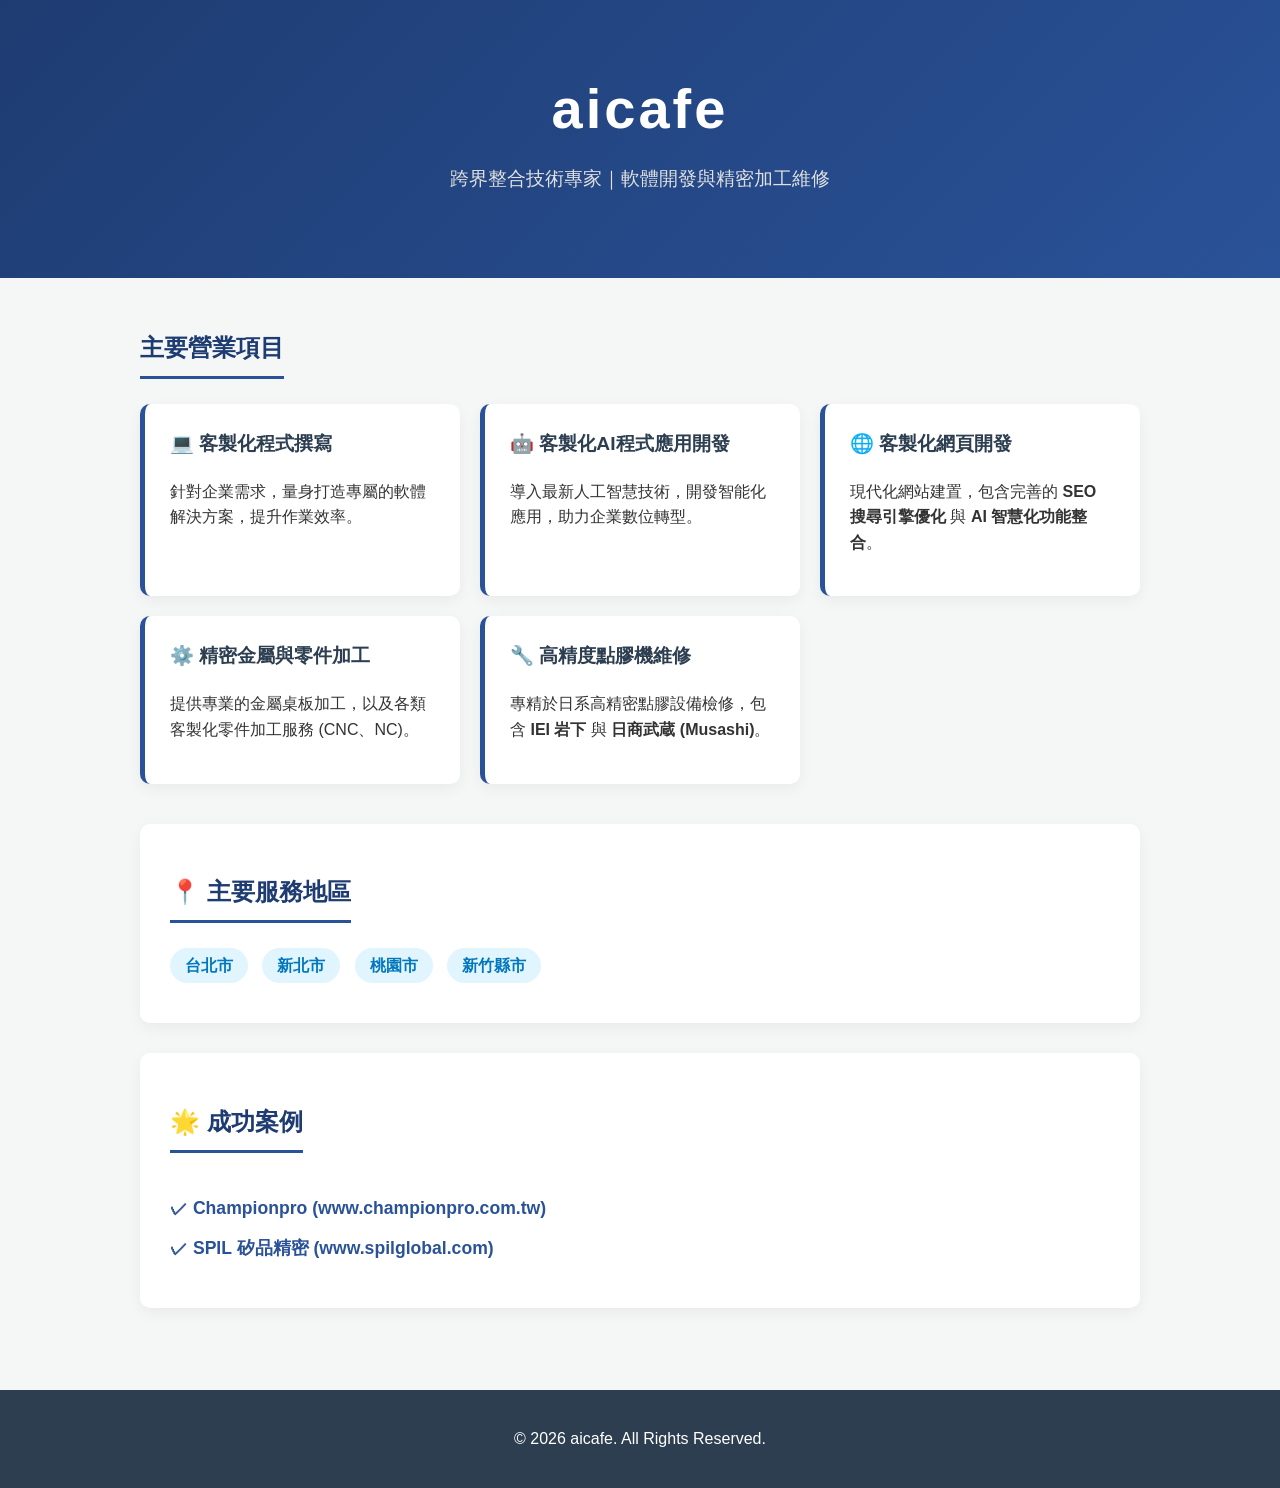
==== index.html @ 979f4bc1 "Add files via upload" ====
<!DOCTYPE html>
<html lang="zh-TW">
<head>
    <meta charset="UTF-8">
    <meta name="viewport" content="width=device-width, initial-scale=1.0">
    <title>aicafe - 專業客製化開發與精密加工</title>
    <style>
        /* 基礎設定 */
        body {
            font-family: 'Helvetica Neue', Helvetica, Arial, '微軟正黑體', sans-serif;
            margin: 0;
            padding: 0;
            background-color: #f4f7f6;
            color: #333;
            line-height: 1.6;
        }
        
        /* 頂部橫幅 */
        header {
            background: linear-gradient(135deg, #1e3c72 0%, #2a5298 100%);
            color: white;
            text-align: center;
            padding: 4rem 1rem;
        }
        header h1 {
            margin: 0;
            font-size: 3.5rem;
            letter-spacing: 3px;
        }
        header p {
            font-size: 1.2rem;
            margin-top: 10px;
            color: #e0e0e0;
        }

        /* 內容容器 */
        .container {
            max-width: 1000px;
            margin: 0 auto;
            padding: 2rem;
        }

        /* 標題樣式 */
        h2 {
            color: #1e3c72;
            border-bottom: 3px solid #2a5298;
            padding-bottom: 8px;
            margin-bottom: 25px;
            display: inline-block;
        }

        /* 服務項目網格 */
        .services-grid {
            display: grid;
            grid-template-columns: repeat(auto-fit, minmax(300px, 1fr));
            gap: 20px;
            margin-bottom: 40px;
        }
        .service-card {
            background: white;
            padding: 25px;
            border-radius: 10px;
            box-shadow: 0 5px 15px rgba(0,0,0,0.05);
            transition: transform 0.3s ease, box-shadow 0.3s ease;
            border-left: 5px solid #2a5298;
        }
        .service-card:hover {
            transform: translateY(-5px);
            box-shadow: 0 8px 25px rgba(0,0,0,0.1);
        }
        .service-card h3 {
            margin-top: 0;
            color: #2c3e50;
            font-size: 1.2rem;
        }

        /* 資訊區塊 (服務地區 & 成功案例) */
        .info-section {
            background: white;
            padding: 30px;
            border-radius: 10px;
            box-shadow: 0 5px 15px rgba(0,0,0,0.05);
            margin-bottom: 30px;
        }
        .info-section ul {
            list-style-type: none;
            padding: 0;
        }
        .info-section li {
            margin-bottom: 12px;
            font-size: 1.1rem;
        }
        .info-section li::before {
            content: "✓ ";
            color: #2a5298;
            font-weight: bold;
        }
        a {
            color: #2a5298;
            text-decoration: none;
            font-weight: bold;
        }
        a:hover {
            text-decoration: underline;
        }
        .tag {
            display: inline-block;
            background: #e1f5fe;
            color: #0277bd;
            padding: 5px 15px;
            border-radius: 20px;
            margin-right: 10px;
            margin-bottom: 10px;
            font-weight: bold;
        }

        /* 底部版權 */
        footer {
            text-align: center;
            padding: 20px;
            background: #2c3e50;
            color: white;
            margin-top: 20px;
        }

        /* 手機版適應 */
        @media (max-width: 600px) {
            header h1 { font-size: 2.5rem; }
            .container { padding: 1rem; }
        }
    </style>
</head>
<body>

    <header>
        <h1>aicafe</h1>
        <p>跨界整合技術專家｜軟體開發與精密加工維修</p>
    </header>

    <div class="container">
        
        <section>
            <h2>主要營業項目</h2>
            <div class="services-grid">
                <div class="service-card">
                    <h3>💻 客製化程式撰寫</h3>
                    <p>針對企業需求，量身打造專屬的軟體解決方案，提升作業效率。</p>
                </div>
                <div class="service-card">
                    <h3>🤖 客製化AI程式應用開發</h3>
                    <p>導入最新人工智慧技術，開發智能化應用，助力企業數位轉型。</p>
                </div>
                <div class="service-card">
                    <h3>🌐 客製化網頁開發</h3>
                    <p>現代化網站建置，包含完善的 <strong>SEO 搜尋引擎優化</strong> 與 <strong>AI 智慧化功能整合</strong>。</p>
                </div>
                <div class="service-card">
                    <h3>⚙️ 精密金屬與零件加工</h3>
                    <p>提供專業的金屬桌板加工，以及各類客製化零件加工服務 (CNC、NC)。</p>
                </div>
                <div class="service-card">
                    <h3>🔧 高精度點膠機維修</h3>
                    <p>專精於日系高精密點膠設備檢修，包含 <strong>IEI 岩下</strong> 與 <strong>日商武蔵 (Musashi)</strong>。</p>
                </div>
            </div>
        </section>

        <section class="info-section">
            <h2>📍 主要服務地區</h2>
            <div>
                <span class="tag">台北市</span>
                <span class="tag">新北市</span>
                <span class="tag">桃園市</span>
                <span class="tag">新竹縣市</span>
            </div>
        </section>

        <section class="info-section">
            <h2>🌟 成功案例</h2>
            <ul>
                <li><a href="http://www.championpro.com.tw" target="_blank" rel="noopener noreferrer">Championpro (www.championpro.com.tw)</a></li>
                <li><a href="https://www.spilglobal.com/zh-TW/" target="_blank" rel="noopener noreferrer">SPIL 矽品精密 (www.spilglobal.com)</a></li>
            </ul>
        </section>

    </div>

    <footer>
        <p>&copy; 2026 aicafe. All Rights Reserved.</p>
    </footer>

</body>
</html>
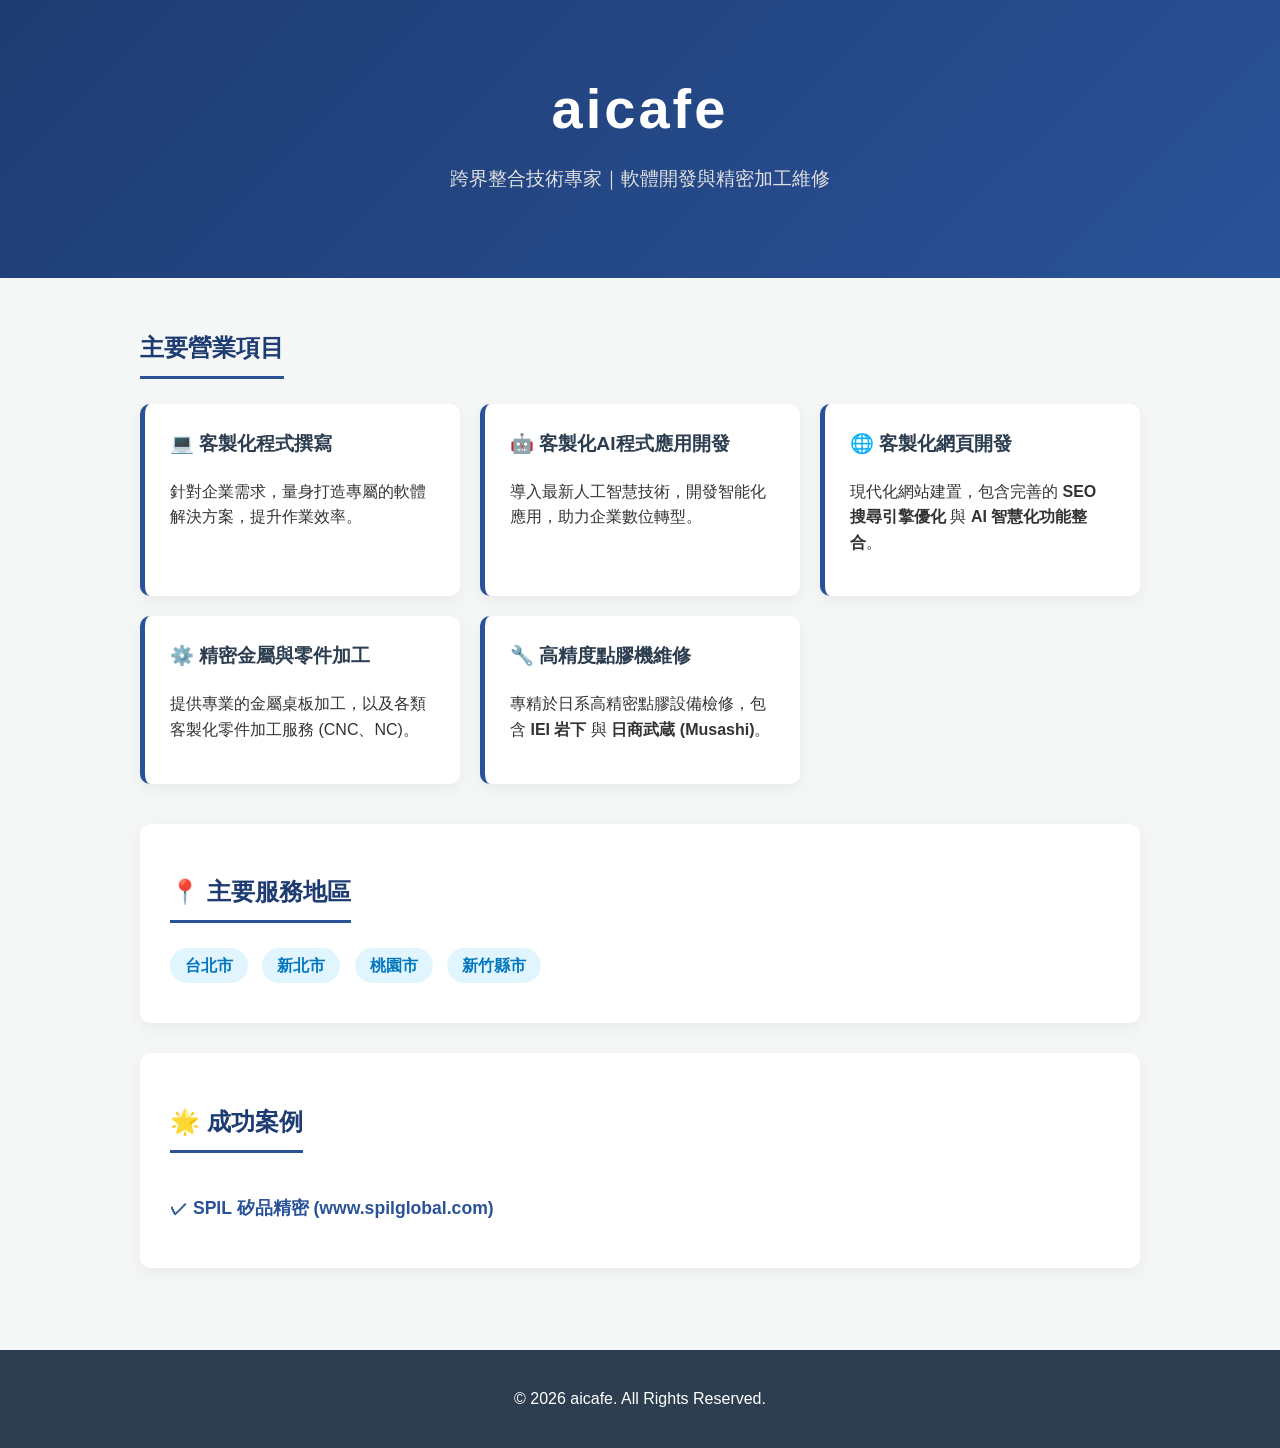
==== commit 6456e9ed: "Update index.html" ====
--- a/index.html
+++ b/index.html
@@ -178,7 +178,6 @@
         <section class="info-section">
             <h2>🌟 成功案例</h2>
             <ul>
-                <li><a href="http://www.championpro.com.tw" target="_blank" rel="noopener noreferrer">Championpro (www.championpro.com.tw)</a></li>
                 <li><a href="https://www.spilglobal.com/zh-TW/" target="_blank" rel="noopener noreferrer">SPIL 矽品精密 (www.spilglobal.com)</a></li>
             </ul>
         </section>
@@ -190,4 +189,4 @@
     </footer>
 
 </body>
-</html>+</html>
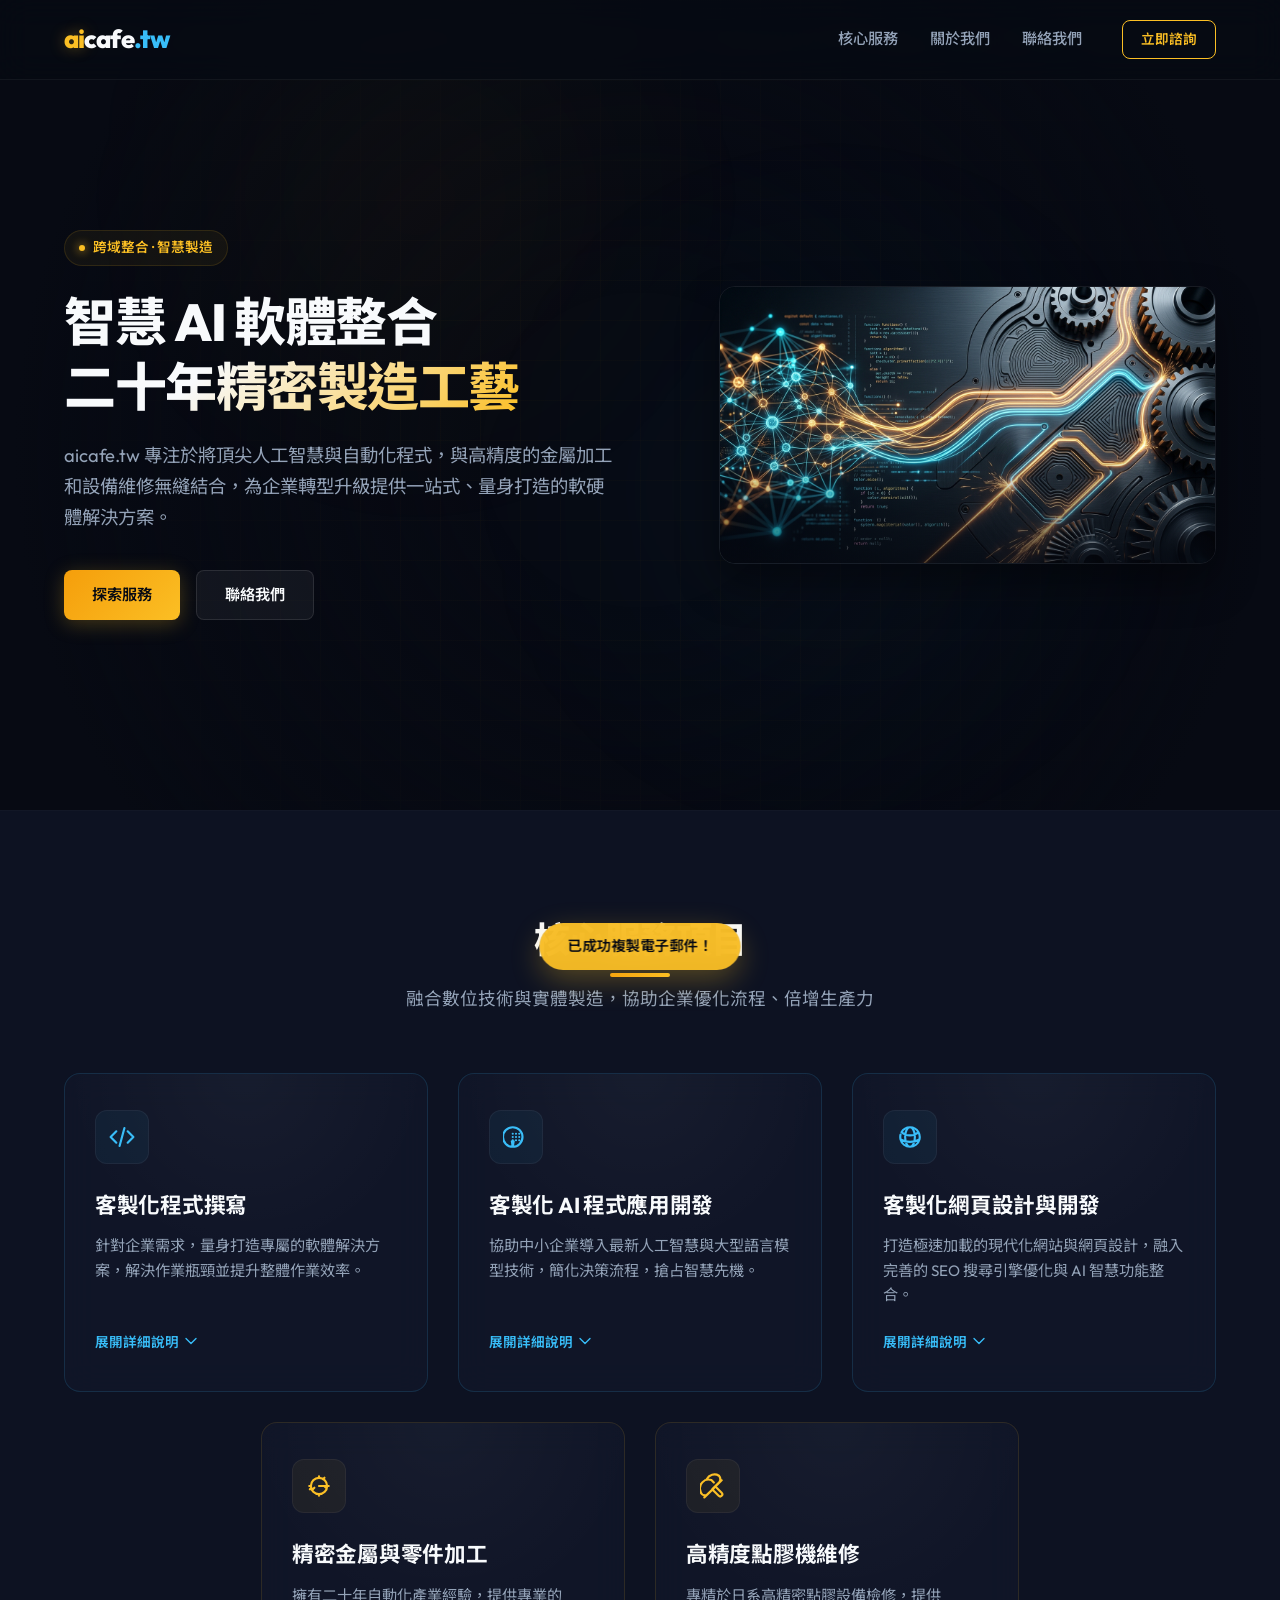
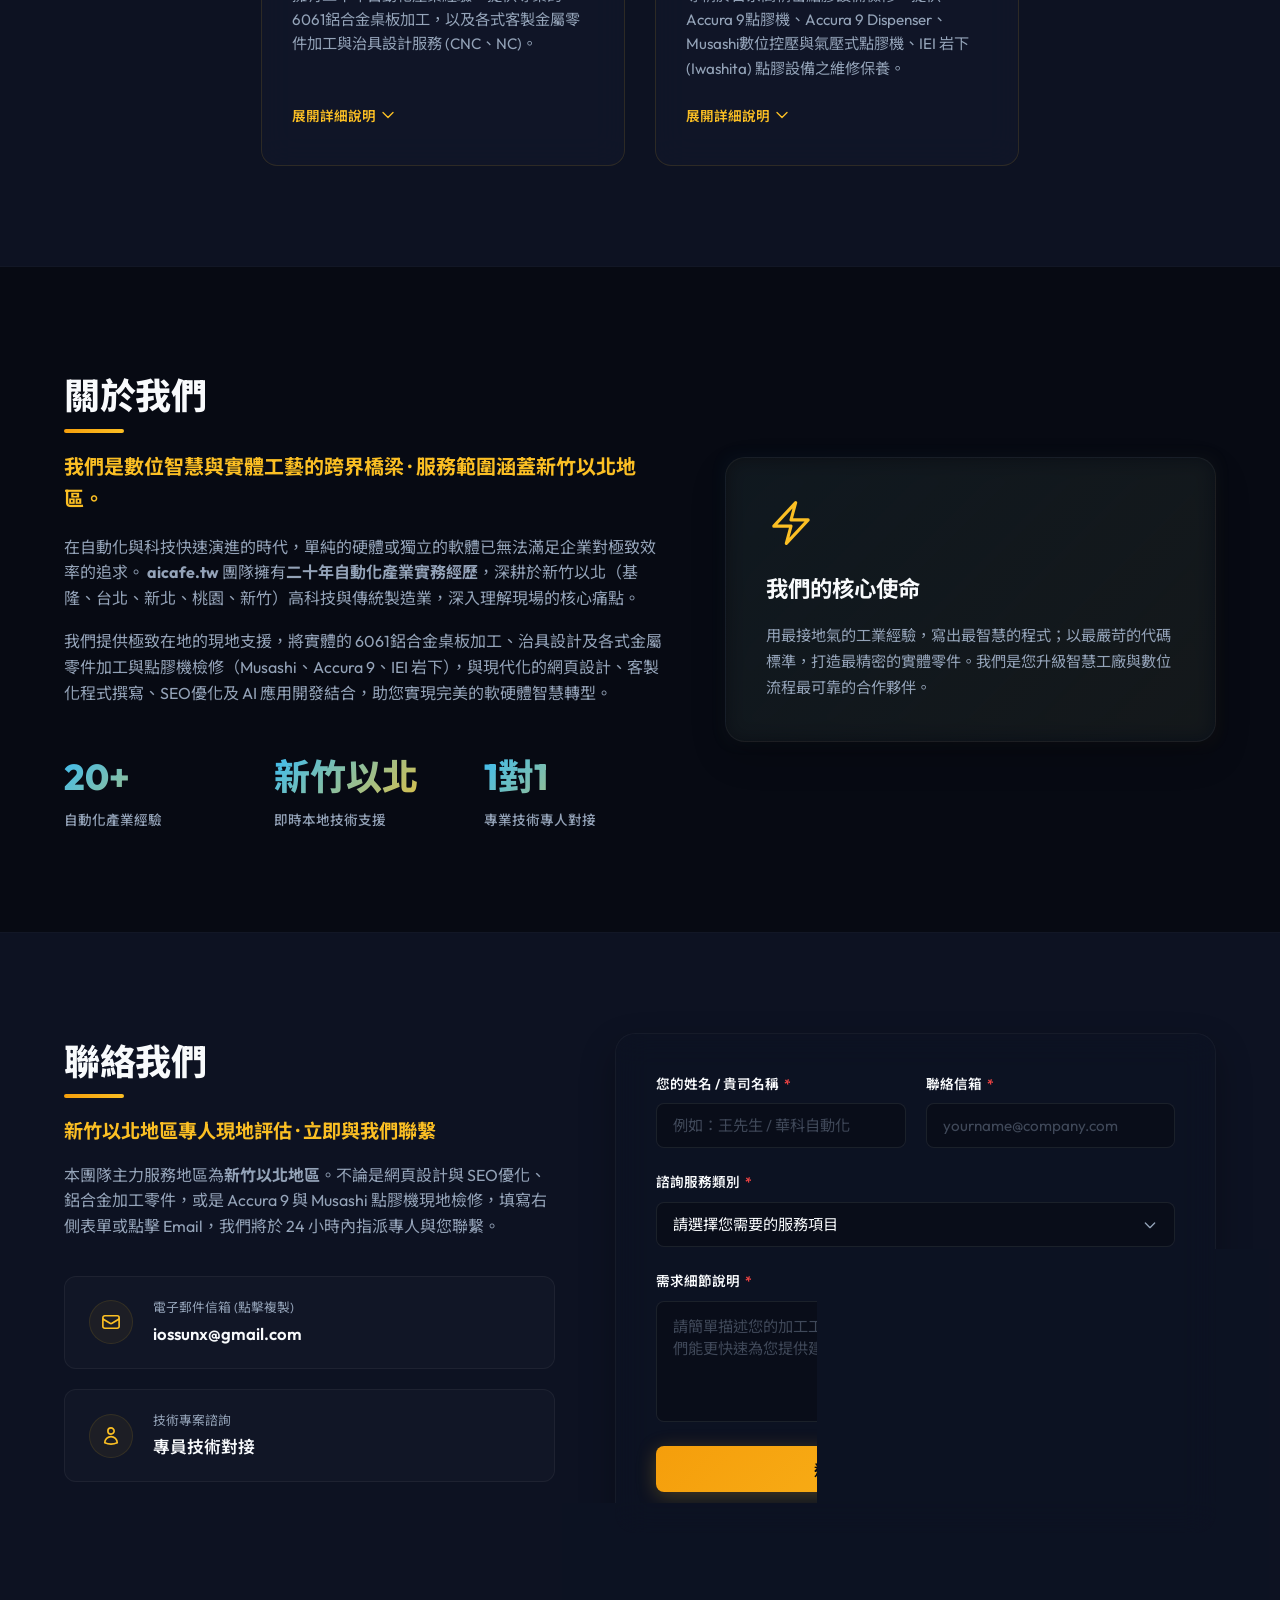
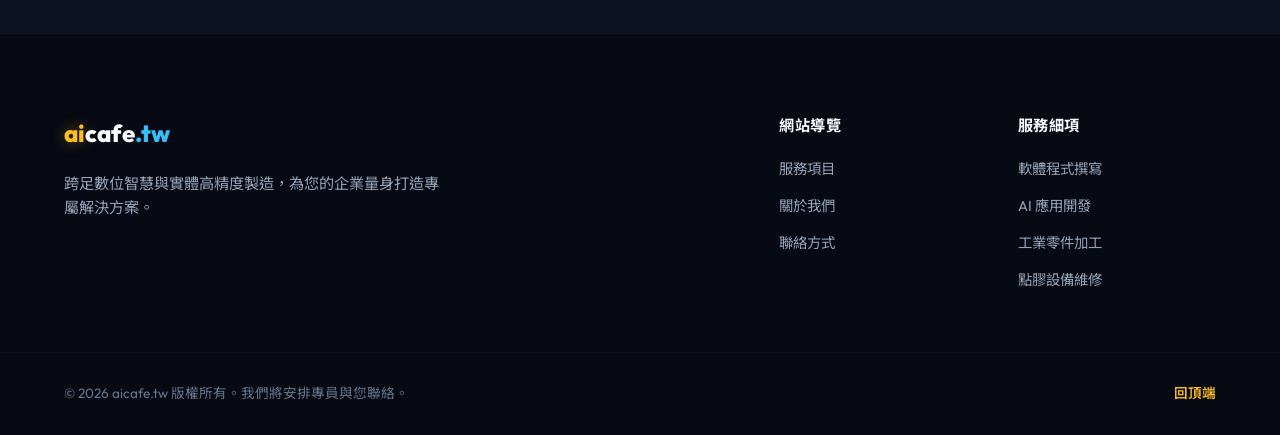
==== commit 9bdcdddc: "Add files via upload" ====
--- a/index.html
+++ b/index.html
@@ -1,192 +1,418 @@
-<!DOCTYPE html>
-<html lang="zh-TW">
-<head>
-    <meta charset="UTF-8">
-    <meta name="viewport" content="width=device-width, initial-scale=1.0">
-    <title>aicafe - 專業客製化開發與精密加工</title>
-    <style>
-        /* 基礎設定 */
-        body {
-            font-family: 'Helvetica Neue', Helvetica, Arial, '微軟正黑體', sans-serif;
-            margin: 0;
-            padding: 0;
-            background-color: #f4f7f6;
-            color: #333;
-            line-height: 1.6;
-        }
-        
-        /* 頂部橫幅 */
-        header {
-            background: linear-gradient(135deg, #1e3c72 0%, #2a5298 100%);
-            color: white;
-            text-align: center;
-            padding: 4rem 1rem;
-        }
-        header h1 {
-            margin: 0;
-            font-size: 3.5rem;
-            letter-spacing: 3px;
-        }
-        header p {
-            font-size: 1.2rem;
-            margin-top: 10px;
-            color: #e0e0e0;
-        }
-
-        /* 內容容器 */
-        .container {
-            max-width: 1000px;
-            margin: 0 auto;
-            padding: 2rem;
-        }
-
-        /* 標題樣式 */
-        h2 {
-            color: #1e3c72;
-            border-bottom: 3px solid #2a5298;
-            padding-bottom: 8px;
-            margin-bottom: 25px;
-            display: inline-block;
-        }
-
-        /* 服務項目網格 */
-        .services-grid {
-            display: grid;
-            grid-template-columns: repeat(auto-fit, minmax(300px, 1fr));
-            gap: 20px;
-            margin-bottom: 40px;
-        }
-        .service-card {
-            background: white;
-            padding: 25px;
-            border-radius: 10px;
-            box-shadow: 0 5px 15px rgba(0,0,0,0.05);
-            transition: transform 0.3s ease, box-shadow 0.3s ease;
-            border-left: 5px solid #2a5298;
-        }
-        .service-card:hover {
-            transform: translateY(-5px);
-            box-shadow: 0 8px 25px rgba(0,0,0,0.1);
-        }
-        .service-card h3 {
-            margin-top: 0;
-            color: #2c3e50;
-            font-size: 1.2rem;
-        }
-
-        /* 資訊區塊 (服務地區 & 成功案例) */
-        .info-section {
-            background: white;
-            padding: 30px;
-            border-radius: 10px;
-            box-shadow: 0 5px 15px rgba(0,0,0,0.05);
-            margin-bottom: 30px;
-        }
-        .info-section ul {
-            list-style-type: none;
-            padding: 0;
-        }
-        .info-section li {
-            margin-bottom: 12px;
-            font-size: 1.1rem;
-        }
-        .info-section li::before {
-            content: "✓ ";
-            color: #2a5298;
-            font-weight: bold;
-        }
-        a {
-            color: #2a5298;
-            text-decoration: none;
-            font-weight: bold;
-        }
-        a:hover {
-            text-decoration: underline;
-        }
-        .tag {
-            display: inline-block;
-            background: #e1f5fe;
-            color: #0277bd;
-            padding: 5px 15px;
-            border-radius: 20px;
-            margin-right: 10px;
-            margin-bottom: 10px;
-            font-weight: bold;
-        }
-
-        /* 底部版權 */
-        footer {
-            text-align: center;
-            padding: 20px;
-            background: #2c3e50;
-            color: white;
-            margin-top: 20px;
-        }
-
-        /* 手機版適應 */
-        @media (max-width: 600px) {
-            header h1 { font-size: 2.5rem; }
-            .container { padding: 1rem; }
-        }
-    </style>
-</head>
-<body>
-
-    <header>
-        <h1>aicafe</h1>
-        <p>跨界整合技術專家｜軟體開發與精密加工維修</p>
-    </header>
-
-    <div class="container">
-        
-        <section>
-            <h2>主要營業項目</h2>
-            <div class="services-grid">
-                <div class="service-card">
-                    <h3>💻 客製化程式撰寫</h3>
-                    <p>針對企業需求，量身打造專屬的軟體解決方案，提升作業效率。</p>
-                </div>
-                <div class="service-card">
-                    <h3>🤖 客製化AI程式應用開發</h3>
-                    <p>導入最新人工智慧技術，開發智能化應用，助力企業數位轉型。</p>
-                </div>
-                <div class="service-card">
-                    <h3>🌐 客製化網頁開發</h3>
-                    <p>現代化網站建置，包含完善的 <strong>SEO 搜尋引擎優化</strong> 與 <strong>AI 智慧化功能整合</strong>。</p>
-                </div>
-                <div class="service-card">
-                    <h3>⚙️ 精密金屬與零件加工</h3>
-                    <p>提供專業的金屬桌板加工，以及各類客製化零件加工服務 (CNC、NC)。</p>
-                </div>
-                <div class="service-card">
-                    <h3>🔧 高精度點膠機維修</h3>
-                    <p>專精於日系高精密點膠設備檢修，包含 <strong>IEI 岩下</strong> 與 <strong>日商武蔵 (Musashi)</strong>。</p>
-                </div>
-            </div>
-        </section>
-
-        <section class="info-section">
-            <h2>📍 主要服務地區</h2>
-            <div>
-                <span class="tag">台北市</span>
-                <span class="tag">新北市</span>
-                <span class="tag">桃園市</span>
-                <span class="tag">新竹縣市</span>
-            </div>
-        </section>
-
-        <section class="info-section">
-            <h2>🌟 成功案例</h2>
-            <ul>
-                <li><a href="https://www.spilglobal.com/zh-TW/" target="_blank" rel="noopener noreferrer">SPIL 矽品精密 (www.spilglobal.com)</a></li>
-            </ul>
-        </section>
-
-    </div>
-
-    <footer>
-        <p>&copy; 2026 aicafe. All Rights Reserved.</p>
-    </footer>
-
-</body>
-</html>
+<!DOCTYPE html>
+<html lang="zh-TW">
+<head>
+    <meta charset="UTF-8">
+    <meta name="viewport" content="width=device-width, initial-scale=1.0">
+    <meta name="description" content="aicafe.tw 提供新竹以北地區專業跨領域整合服務：客製化程式撰寫、AI應用開發、客製化網頁設計與SEO優化、精密金屬桌板與零件加工(CNC/NC、6061鋁合金、治具設計)及日系高精度點膠機維修(IEI 岩下、Musashi 數位控壓與氣壓式點膠機、Accura 9)。">
+    <meta name="keywords" content="aicafe.tw, AI咖啡, 客製化程式, AI開發, 網頁設計, SEO優化, 6061鋁合金桌板加工, 各式金屬零件加工, 治具設計, Accura 9點膠機, Accura 9 Dispenser, Musashi數位控壓點膠機, Musashi氣壓式點膠機, IEI 岩下, 武蔵點膠機維修, 新竹以北點膠機維修, 新竹以北金屬加工, 智慧製造">
+    <meta name="author" content="aicafe.tw">
+    
+    <!-- Open Graph / Facebook -->
+    <meta property="og:type" content="website">
+    <meta property="og:url" content="https://aicafe.tw/">
+    <meta property="og:title" content="aicafe.tw | 智慧 AI 軟體整合 × 二十年精密製造工藝">
+    <meta property="og:description" content="新竹以北專業跨域整合：客製化程式、AI開發、網頁設計、SEO優化、6061鋁合金桌板與各式金屬零件CNC加工(含治具設計)、Accura 9與Musashi點膠機維修。">
+    <meta property="og:image" content="assets/hero_graphic.jpg">
+
+    <!-- Twitter -->
+    <meta property="twitter:card" content="summary_large_image">
+    <meta property="twitter:url" content="https://aicafe.tw/">
+    <meta property="twitter:title" content="aicafe.tw | 智慧 AI 軟體整合 × 二十年精密製造工藝">
+    <meta property="twitter:description" content="新竹以北專業跨域整合：客製化程式、AI開發、網頁設計、SEO優化、6061鋁合金桌板與各式金屬零件CNC加工(含治具設計)、Accura 9與Musashi點膠機維修。">
+    <meta property="twitter:image" content="assets/hero_graphic.jpg">
+
+    <title>aicafe.tw | 智慧 AI 軟體整合 × 二十年精密製造工藝</title>
+    
+    <!-- Fonts -->
+    <link rel="preconnect" href="https://fonts.googleapis.com">
+    <link rel="preconnect" href="https://fonts.gstatic.com" crossorigin>
+    <link href="https://fonts.googleapis.com/css2?family=Noto+Sans+TC:wght@300;400;500;700;900&family=Outfit:wght@300;400;500;600;700;800&display=swap" rel="stylesheet">
+    
+    <!-- Stylesheet -->
+    <link rel="stylesheet" href="style.css">
+</head>
+<body>
+
+    <!-- Grid Background Effect -->
+    <div class="grid-bg"></div>
+    <div class="glow-effect glow-1"></div>
+    <div class="glow-effect glow-2"></div>
+
+    <!-- Header Navigation -->
+    <header class="navbar" id="navbar">
+        <div class="nav-container">
+            <a href="#" class="nav-logo" id="navLogo">
+                <span class="logo-accent">ai</span>cafe<span class="logo-dot">.tw</span>
+            </a>
+            
+            <nav class="nav-menu" id="navMenu">
+                <a href="#services" class="nav-link" id="link-services">核心服務</a>
+                <a href="#about" class="nav-link" id="link-about">關於我們</a>
+                <a href="#contact" class="nav-link" id="link-contact">聯絡我們</a>
+                <a href="#contact" class="btn btn-sm btn-outline nav-cta" id="btn-nav-cta">立即諮詢</a>
+            </nav>
+            
+            <button class="menu-toggle" id="menuToggle" aria-label="切換選單">
+                <span class="hamburger-bar"></span>
+                <span class="hamburger-bar"></span>
+                <span class="hamburger-bar"></span>
+            </button>
+        </div>
+    </header>
+
+    <main>
+        <!-- Hero Section -->
+        <section class="hero-section" id="home">
+            <div class="hero-container">
+                <div class="hero-content">
+                    <div class="hero-badge animate-fade-in">
+                        <span class="badge-dot"></span> 跨域整合 · 智慧製造
+                    </div>
+                    <h1 class="hero-title animate-slide-up">
+                        智慧 AI 軟體整合 <br>
+                        <span class="text-gradient">二十年精密製造工藝</span>
+                    </h1>
+                    <p class="hero-subtitle animate-slide-up-delay">
+                        aicafe.tw 專注於將頂尖人工智慧與自動化程式，與高精度的金屬加工和設備維修無縫結合，為企業轉型升級提供一站式、量身打造的軟硬體解決方案。
+                    </p>
+                    <div class="hero-actions animate-slide-up-delay-more">
+                        <a href="#services" class="btn btn-primary" id="hero-btn-primary">探索服務</a>
+                        <a href="#contact" class="btn btn-secondary" id="hero-btn-secondary">聯絡我們</a>
+                    </div>
+                </div>
+                <div class="hero-visual animate-fade-in-right">
+                    <div class="visual-wrapper">
+                        <img src="assets/hero_graphic.jpg" alt="智慧 AI 與精密加工概念圖" class="hero-img">
+                        <div class="visual-glow"></div>
+                    </div>
+                </div>
+            </div>
+        </section>
+
+        <!-- Services Section -->
+        <section class="services-section" id="services">
+            <div class="section-container">
+                <div class="section-header">
+                    <h2 class="section-title">核心服務項目</h2>
+                    <p class="section-subtitle">融合數位技術與實體製造，協助企業優化流程、倍增生產力</p>
+                </div>
+                
+                <div class="services-grid">
+                    <!-- Service 1: Custom Software -->
+                    <div class="service-card" id="service-software">
+                        <div class="card-glow"></div>
+                        <div class="service-icon-wrapper">
+                            <svg class="service-icon" viewBox="0 0 24 24" fill="none" stroke="currentColor" stroke-width="2">
+                                <path stroke-linecap="round" stroke-linejoin="round" d="M17.25 6.75L22.5 12l-5.25 5.25m-10.5 0L1.5 12l5.25-5.25m7.5-3l-4.5 16.5" />
+                            </svg>
+                        </div>
+                        <h3 class="service-title">客製化程式撰寫</h3>
+                        <p class="service-desc">針對企業需求，量身打造專屬的軟體解決方案，解決作業瓶頸並提升整體作業效率。</p>
+                        
+                        <div class="service-details">
+                            <ul class="detail-list">
+                                <li><strong>企業系統規劃：</strong>量身設計合身的後台與內部流程管理工具。</li>
+                                <li><strong>自動化整合：</strong>串接多方 API 與資料，消滅重複的手動輸入工作。</li>
+                                <li><strong>資料庫效能優化：</strong>規劃高擴展性結構，加速大數據查詢效能。</li>
+                                <li><strong>跨平台支援：</strong>支援多端點資料同步，確保資訊傳遞零時差。</li>
+                                <li class="link-item"><a href="software.html" class="btn-service-link">查看完整解決方案與開發流程 &rarr;</a></li>
+                            </ul>
+                        </div>
+                        <button class="btn-card-toggle" aria-label="展開詳細說明">
+                            <span class="btn-text">展開詳細說明</span>
+                            <svg class="chevron-icon" viewBox="0 0 24 24" fill="none" stroke="currentColor" stroke-width="2">
+                                <path stroke-linecap="round" stroke-linejoin="round" d="M19.5 8.25l-7.5 7.5-7.5-7.5" />
+                            </svg>
+                        </button>
+                    </div>
+
+                    <!-- Service 2: Custom AI -->
+                    <div class="service-card" id="service-ai">
+                        <div class="card-glow"></div>
+                        <div class="service-icon-wrapper">
+                            <svg class="service-icon" viewBox="0 0 24 24" fill="none" stroke="currentColor" stroke-width="2">
+                                <path stroke-linecap="round" stroke-linejoin="round" d="M9.813 15.904L9 21m0 0l-.813-5.096m.813 5.096a9 9 0 110-18 9 9 0 010 18zM12 9h.008v.008H12V9zm0 3h.008v.008H12V12zm0 3h.008v.008H12V15zm3-6h.008v.008H15V9zm0 3h.008v.008H15V12zm0 3h.008v.008H15V15zm-6-6h.008v.008H9V9zm0 3h.008v.008H9V12zm0 3h.008v.008H9V15z" />
+                            </svg>
+                        </div>
+                        <h3 class="service-title">客製化 AI 程式應用開發</h3>
+                        <p class="service-desc">協助中小企業導入最新人工智慧與大型語言模型技術，簡化決策流程，搶占智慧先機。</p>
+                        
+                        <div class="service-details">
+                            <ul class="detail-list">
+                                <li><strong>智慧客服與助理：</strong>建置結合企業知識庫的專屬 AI 聊天機器人。</li>
+                                <li><strong>影像辨識系統：</strong>開發零件缺陷偵測、工廠安防等電腦視覺應用。</li>
+                                <li><strong>智慧數據預測：</strong>運用機器學習建立銷量預測、設備故障預警模型。</li>
+                                <li><strong>自動化工作流 AI 化：</strong>將 AI 判讀無縫嵌入日常表單與作業流程中。</li>
+                                <li class="link-item"><a href="ai.html" class="btn-service-link">查看完整 AI 落地與導入模式 &rarr;</a></li>
+                            </ul>
+                        </div>
+                        <button class="btn-card-toggle" aria-label="展開詳細說明">
+                            <span class="btn-text">展開詳細說明</span>
+                            <svg class="chevron-icon" viewBox="0 0 24 24" fill="none" stroke="currentColor" stroke-width="2">
+                                <path stroke-linecap="round" stroke-linejoin="round" d="M19.5 8.25l-7.5 7.5-7.5-7.5" />
+                            </svg>
+                        </button>
+                    </div>
+
+                    <!-- Service 3: Custom Web -->
+                    <div class="service-card" id="service-web">
+                        <div class="card-glow"></div>
+                        <div class="service-icon-wrapper">
+                            <svg class="service-icon" viewBox="0 0 24 24" fill="none" stroke="currentColor" stroke-width="2">
+                                <path stroke-linecap="round" stroke-linejoin="round" d="M12 21a9.004 9.004 0 008.716-6.747M12 21a9.004 9.004 0 01-8.716-6.747M12 21c2.485 0 4.5-4.03 4.5-9S14.485 3 12 3m0 18c-2.485 0-4.5-4.03-4.5-9S9.515 3 12 3m0 0a8.997 8.997 0 017.843 4.582M12 3a8.997 8.997 0 00-7.843 4.582m15.686 0A11.953 11.953 0 0112 10.5c-2.998 0-5.74-1.1-7.843-2.918m15.686 0A8.959 8.959 0 0121 12c0 .778-.099 1.533-.284 2.253m0 0A17.919 17.919 0 0112 16.5c-3.162 0-6.133-.815-8.716-2.247m0 0A9.015 9.015 0 013 12c0-.778.099-1.533.284-2.253" />
+                            </svg>
+                        </div>
+                        <h3 class="service-title">客製化網頁設計與開發</h3>
+                        <p class="service-desc">打造極速加載的現代化網站與網頁設計，融入完善的 SEO 搜尋引擎優化與 AI 智慧功能整合。</p>
+                        
+                        <div class="service-details">
+                            <ul class="detail-list">
+                                <li><strong>極致 RWD 體驗：</strong>完美適應手機、平板與桌機，享有絲滑的互動效果。</li>
+                                <li><strong>SEO 優化與搜尋引擎友善：</strong>規劃結構化標記、提升網站速度，實現精準的 SEO 優化以迅速拉高搜尋排名。</li>
+                                <li><strong>高效靜態網頁設計：</strong>為品牌宣傳或形象官網量身訂做，安全且近乎零維護成本。</li>
+                                <li><strong>AI 技術無縫對接：</strong>可在網頁端快速嵌入智能推薦、即時應答等智慧化模組。</li>
+                                <li class="link-item"><a href="web.html" class="btn-service-link">查看網頁設計與完整 SEO 優化方案 &rarr;</a></li>
+                            </ul>
+                        </div>
+                        <button class="btn-card-toggle" aria-label="展開詳細說明">
+                            <span class="btn-text">展開詳細說明</span>
+                            <svg class="chevron-icon" viewBox="0 0 24 24" fill="none" stroke="currentColor" stroke-width="2">
+                                <path stroke-linecap="round" stroke-linejoin="round" d="M19.5 8.25l-7.5 7.5-7.5-7.5" />
+                            </svg>
+                        </button>
+                    </div>
+
+                    <!-- Service 4: Precision Machining -->
+                    <div class="service-card" id="service-machining">
+                        <div class="card-glow"></div>
+                        <div class="service-icon-wrapper">
+                            <svg class="service-icon" viewBox="0 0 24 24" fill="none" stroke="currentColor" stroke-width="2">
+                                <path stroke-linecap="round" stroke-linejoin="round" d="M4.5 12a7.5 7.5 0 0015 0m-15 0a7.5 7.5 0 1115 0m-15 0H3m16.5 0H21m-1.5 0H12m-8.457 3.077l1.41-1.41m12.095-9.334l-1.41 1.41m0 0l0 .002m-9.335 9.332l1.41-1.41m0 0l-.002-.002m10.747 0l-1.41-1.41M12 4.5V3m0 16.5V21" />
+                            </svg>
+                        </div>
+                        <h3 class="service-title">精密金屬與零件加工</h3>
+                        <p class="service-desc">擁有二十年自動化產業經驗，提供專業的 6061鋁合金桌板加工，以及各式客製金屬零件加工與治具設計服務 (CNC、NC)。</p>
+                        
+                        <div class="service-details">
+                            <ul class="detail-list">
+                                <li><strong>各式金屬零件加工：</strong>高精度 CNC / NC 車、銑複合加工，支援鋼、不鏽鋼等多樣金屬零件客製。</li>
+                                <li><strong>6061鋁合金桌板加工：</strong>專精於自動化設備、量測平台與機台工作母板之高精度鋁合金桌板加工。</li>
+                                <li><strong>治具設計與製造：</strong>結合二十年自動化實務，提供生產線專用檢具、組裝治具設計與夾具精密加工。</li>
+                                <li><strong>新竹以北在地化服務：</strong>針對北部工業區與高科技園區，提供快速需求對接、打樣與即時技術溝通。</li>
+                                <li class="link-item"><a href="machining.html" class="btn-service-link">查看精密加工技術細項與材質規格 &rarr;</a></li>
+                            </ul>
+                        </div>
+                        <button class="btn-card-toggle" aria-label="展開詳細說明">
+                            <span class="btn-text">展開詳細說明</span>
+                            <svg class="chevron-icon" viewBox="0 0 24 24" fill="none" stroke="currentColor" stroke-width="2">
+                                <path stroke-linecap="round" stroke-linejoin="round" d="M19.5 8.25l-7.5 7.5-7.5-7.5" />
+                            </svg>
+                        </button>
+                    </div>
+
+                    <!-- Service 5: Precision Dispenser -->
+                    <div class="service-card" id="service-dispenser">
+                        <div class="card-glow"></div>
+                        <div class="service-icon-wrapper">
+                            <svg class="service-icon" viewBox="0 0 24 24" fill="none" stroke="currentColor" stroke-width="2">
+                                <path stroke-linecap="round" stroke-linejoin="round" d="M11.42 15.17L17.25 21A1.79 1.79 0 0020 18.25l-5.83-5.83M11.42 15.17l2.42-2.42M11.42 15.17L4 22.5M14 12.75l6-6M6 6l.22-.22A8 8 0 0117.5 2.5a5 5 0 01.3 6l-6.38 6.38M12.75 14l-6.38 6.38a5 5 0 01-6-3l.22-.22A8 8 0 0110.5 6.5l2.25 2.25" />
+                            </svg>
+                        </div>
+                        <h3 class="service-title">高精度點膠機維修</h3>
+                        <p class="service-desc">專精於日系高精密點膠設備檢修，提供 Accura 9點膠機、Accura 9 Dispenser、Musashi數位控壓與氣壓式點膠機、IEI 岩下 (Iwashita) 點膠設備之維修保養。</p>
+                        
+                        <div class="service-details">
+                            <ul class="detail-list">
+                                <li><strong>精密設備維修：</strong>專修 Accura 9點膠機 (Accura 9 Dispenser) 與 IEI 岩下等點膠設備核心控制器。</li>
+                                <li><strong>Musashi 點膠機專精：</strong>專修 Musashi數位控壓點膠機、Musashi氣壓式點膠機，解決氣壓波動與數位出膠公差。</li>
+                                <li><strong>校正與點膠閥維修：</strong>高精密點膠閥、出膠嘴清潔耗材更換、數位控壓精密調校，消除拉絲與滴漏。</li>
+                                <li><strong>新竹以北地區服務：</strong>專人迅速前往新竹以北地區（包含竹科、內科等科技園區），提供即時本地維修與技術支援。</li>
+                                <li class="link-item"><a href="dispenser.html" class="btn-service-link">查看點膠機維修詳情與故障排除項目 &rarr;</a></li>
+                            </ul>
+                        </div>
+                        <button class="btn-card-toggle" aria-label="展開詳細說明">
+                            <span class="btn-text">展開詳細說明</span>
+                            <svg class="chevron-icon" viewBox="0 0 24 24" fill="none" stroke="currentColor" stroke-width="2">
+                                <path stroke-linecap="round" stroke-linejoin="round" d="M19.5 8.25l-7.5 7.5-7.5-7.5" />
+                            </svg>
+                        </button>
+                    </div>
+                </div>
+            </div>
+        </section>
+
+        <!-- About Us Section -->
+        <section class="about-section" id="about">
+            <div class="section-container">
+                <div class="about-grid">
+                    <div class="about-content">
+                        <h2 class="section-title">關於我們</h2>
+                        <p class="about-lead">我們是數位智慧與實體工藝的跨界橋梁 · 服務範圍涵蓋新竹以北地區。</p>
+                        <p class="about-text">
+                            在自動化與科技快速演進的時代，單純的硬體或獨立的軟體已無法滿足企業對極致效率的追求。
+                            <strong>aicafe.tw</strong> 團隊擁有<strong>二十年自動化產業實務經歷</strong>，深耕於新竹以北（基隆、台北、新北、桃園、新竹）高科技與傳統製造業，深入理解現場的核心痛點。
+                        </p>
+                        <p class="about-text">
+                            我們提供極致在地的現地支援，將實體的 6061鋁合金桌板加工、治具設計及各式金屬零件加工與點膠機檢修（Musashi、Accura 9、IEI 岩下），與現代化的網頁設計、客製化程式撰寫、SEO優化及 AI 應用開發結合，助您實現完美的軟硬體智慧轉型。
+                        </p>
+                        
+                        <div class="features-row">
+                            <div class="feature-item">
+                                <div class="feature-number">20+</div>
+                                <div class="feature-label">自動化產業經驗</div>
+                            </div>
+                            <div class="feature-item">
+                                <div class="feature-number">新竹以北</div>
+                                <div class="feature-label">即時本地技術支援</div>
+                            </div>
+                            <div class="feature-item">
+                                <div class="feature-number">1對1</div>
+                                <div class="feature-label">專業技術專人對接</div>
+                            </div>
+                        </div>
+                    </div>
+                    
+                    <div class="about-vision-card">
+                        <div class="vision-icon">
+                            <svg viewBox="0 0 24 24" fill="none" stroke="currentColor" stroke-width="1.5">
+                                <path stroke-linecap="round" stroke-linejoin="round" d="M3.75 13.5l10.5-11.25L12 10.5h8.25L9.75 21.75 12 13.5H3.75z" />
+                            </svg>
+                        </div>
+                        <h3>我們的核心使命</h3>
+                        <p>
+                            用最接地氣的工業經驗，寫出最智慧的程式；以最嚴苛的代碼標準，打造最精密的實體零件。我們是您升級智慧工廠與數位流程最可靠的合作夥伴。
+                        </p>
+                    </div>
+                </div>
+            </div>
+        </section>
+
+        <!-- Contact Section -->
+        <section class="contact-section" id="contact">
+            <div class="section-container">
+                <div class="contact-grid">
+                    <div class="contact-info-panel">
+                        <h2 class="section-title">聯絡我們</h2>
+                        <p class="contact-lead">新竹以北地區專人現地評估 · 立即與我們聯繫</p>
+                        <p class="contact-text">
+                            本團隊主力服務地區為<strong>新竹以北地區</strong>。不論是網頁設計與 SEO優化、鋁合金加工零件，或是 Accura 9 與 Musashi 點膠機現地檢修，填寫右側表單或點擊 Email，我們將於 24 小時內指派專人與您聯繫。
+                        </p>
+                        
+                        <div class="contact-cards">
+                            <div class="contact-card-item" id="btn-copy-email">
+                                <div class="contact-card-icon">
+                                    <svg viewBox="0 0 24 24" fill="none" stroke="currentColor" stroke-width="2">
+                                        <path stroke-linecap="round" stroke-linejoin="round" d="M21.75 6.75v10.5a2.25 2.25 0 01-2.25 2.25h-15a2.25 2.25 0 01-2.25-2.25V6.75m19.5 0A2.25 2.25 0 0019.5 4.5h-15a2.25 2.25 0 00-2.25 2.25m19.5 0v.243a2.25 2.25 0 01-1.07 1.916l-7.5 4.615a2.25 2.25 0 01-2.36 0L3.32 8.91a2.25 2.25 0 01-1.07-1.916V6.75" />
+                                    </svg>
+                                </div>
+                                <div class="contact-card-body">
+                                    <span class="contact-card-title">電子郵件信箱 (點擊複製)</span>
+                                    <span class="contact-card-value" id="email-text">iossunx@gmail.com</span>
+                                </div>
+                            </div>
+                            
+                            <div class="contact-card-item">
+                                <div class="contact-card-icon">
+                                    <svg viewBox="0 0 24 24" fill="none" stroke="currentColor" stroke-width="2">
+                                        <path stroke-linecap="round" stroke-linejoin="round" d="M15.75 6a3.75 3.75 0 11-7.5 0 3.75 3.75 0 017.5 0zM4.501 20.118a7.5 7.5 0 0114.998 0A17.933 17.933 0 0112 21.75c-2.676 0-5.216-.584-7.499-1.632z" />
+                                    </svg>
+                                </div>
+                                <div class="contact-card-body">
+                                    <span class="contact-card-title">技術專案諮詢</span>
+                                    <span class="contact-card-value">專員技術對接</span>
+                                </div>
+                            </div>
+                        </div>
+                    </div>
+                    
+                    <div class="contact-form-panel">
+                        <form id="contactForm" class="contact-form">
+                            <div class="form-group-row">
+                                <div class="form-group">
+                                    <label for="contactName">您的姓名 / 貴司名稱 <span class="required">*</span></label>
+                                    <input type="text" id="contactName" required placeholder="例如：王先生 / 華科自動化">
+                                </div>
+                                <div class="form-group">
+                                    <label for="contactEmail">聯絡信箱 <span class="required">*</span></label>
+                                    <input type="email" id="contactEmail" required placeholder="yourname@company.com">
+                                </div>
+                            </div>
+                            
+                            <div class="form-group">
+                                <label for="contactService">諮詢服務類別 <span class="required">*</span></label>
+                                <select id="contactService" required>
+                                    <option value="" disabled selected>請選擇您需要的服務項目</option>
+                                    <option value="客製化程式撰寫">客製化程式撰寫 (企業軟體、自動化流程)</option>
+                                    <option value="客製化 AI 應用開發">客製化 AI 應用開發 (LLM、電腦視覺導入)</option>
+                                    <option value="客製化網頁開發">客製化網頁開發 (SEO 網頁建置、系統整合)</option>
+                                    <option value="精密金屬與零件加工">精密金屬與零件加工 (CNC零件、金屬桌板)</option>
+                                    <option value="高精度點膠機維修">高精度點膠機維修 (IEI 岩下、武蔵設備檢修)</option>
+                                    <option value="其他整合專案諮詢">其他整合專案諮詢</option>
+                                </select>
+                            </div>
+                            
+                            <div class="form-group">
+                                <label for="contactMessage">需求細節說明 <span class="required">*</span></label>
+                                <textarea id="contactMessage" rows="5" required placeholder="請簡單描述您的加工工件規格、軟體功能需求或是點膠設備異常狀況，我們能更快速為您提供建議。"></textarea>
+                            </div>
+                            
+                            <button type="submit" class="btn btn-primary btn-block" id="btn-submit-form">
+                                <span class="btn-text">送出諮詢 (開啟 Email 寄信)</span>
+                                <svg class="btn-icon" viewBox="0 0 24 24" fill="none" stroke="currentColor" stroke-width="2">
+                                    <path stroke-linecap="round" stroke-linejoin="round" d="M6 12L3.269 3.126A59.768 59.768 0 0121.485 12 59.77 59.77 0 013.27 20.876L5.999 12zm0 0h7.5" />
+                                </svg>
+                            </button>
+                        </form>
+                    </div>
+                </div>
+            </div>
+        </section>
+    </main>
+
+    <!-- Footer -->
+    <footer class="footer">
+        <div class="footer-container">
+            <div class="footer-brand">
+                <a href="#" class="footer-logo">
+                    <span class="logo-accent">ai</span>cafe<span class="logo-dot">.tw</span>
+                </a>
+                <p class="footer-tagline">跨足數位智慧與實體高精度製造，為您的企業量身打造專屬解決方案。</p>
+            </div>
+            
+            <div class="footer-links">
+                <div class="footer-links-col">
+                    <span class="links-title">網站導覽</span>
+                    <a href="#services">服務項目</a>
+                    <a href="#about">關於我們</a>
+                    <a href="#contact">聯絡方式</a>
+                </div>
+                <div class="footer-links-col">
+                    <span class="links-title">服務細項</span>
+                    <a href="#services">軟體程式撰寫</a>
+                    <a href="#services">AI 應用開發</a>
+                    <a href="#services">工業零件加工</a>
+                    <a href="#services">點膠設備維修</a>
+                </div>
+            </div>
+        </div>
+        <div class="footer-bottom">
+            <div class="footer-bottom-container">
+                <p>&copy; 2026 aicafe.tw 版權所有。我們將安排專員與您聯絡。</p>
+                <div class="footer-bottom-links">
+                    <a href="#navbar" class="back-to-top">回頂端</a>
+                </div>
+            </div>
+        </div>
+    </footer>
+
+    <!-- Custom Toast Notification -->
+    <div class="toast-container" id="toastContainer">
+        <div class="toast" id="toast">
+            <span class="toast-message" id="toastMessage">已成功複製電子郵件！</span>
+        </div>
+    </div>
+
+    <!-- Script -->
+    <script src="script.js"></script>
+</body>
+</html>
--- a/style.css
+++ b/style.css
@@ -0,0 +1,1687 @@
+/* ==========================================================================
+   aicafe.tw - Design System & Stylesheet (Amber Tech Dark)
+   ========================================================================== */
+
+/* --------------------------------------------------------------------------
+   1. Design Tokens (CSS Variables)
+   -------------------------------------------------------------------------- */
+:root {
+    /* Color Palette */
+    --color-bg-darkest: #070a13;
+    --color-bg-darker: #0d1222;
+    --color-bg-card: rgba(20, 27, 47, 0.45);
+    --color-bg-card-hover: rgba(26, 36, 62, 0.65);
+    --color-border: rgba(251, 191, 36, 0.12);
+    --color-border-hover: rgba(251, 191, 36, 0.35);
+    --color-border-cyan: rgba(56, 189, 248, 0.15);
+    --color-border-cyan-hover: rgba(56, 189, 248, 0.4);
+    
+    /* Brand Accents */
+    --color-primary: #fbbf24;      /* Amber 400 */
+    --color-primary-glow: rgba(251, 191, 36, 0.15);
+    --color-secondary: #38bdf8;    /* Sky/Cyan 400 */
+    --color-secondary-glow: rgba(56, 189, 248, 0.15);
+    
+    /* Text Colors */
+    --color-text-primary: #f8fafc;  /* Slate 50 */
+    --color-text-secondary: #94a3b8;/* Slate 400 */
+    --color-text-muted: #64748b;    /* Slate 500 */
+    --color-text-active: #fbbf24;
+    
+    /* Gradients */
+    --gradient-primary: linear-gradient(135deg, #f59e0b, #fbbf24);
+    --gradient-text: linear-gradient(135deg, #f8fafc 30%, #fbbf24 100%);
+    --gradient-tech: linear-gradient(135deg, #38bdf8 0%, #fbbf24 100%);
+    --gradient-glow-1: radial-gradient(circle, rgba(251, 191, 36, 0.08) 0%, rgba(0,0,0,0) 70%);
+    --gradient-glow-2: radial-gradient(circle, rgba(56, 189, 248, 0.08) 0%, rgba(0,0,0,0) 70%);
+    
+    /* Spacings */
+    --nav-height: 80px;
+    --container-max-width: 1200px;
+    --transition-smooth: all 0.4s cubic-bezier(0.16, 1, 0.3, 1);
+    --transition-fast: all 0.2s ease;
+    
+    /* Glassmorphism Defaults */
+    --glass-blur: blur(16px);
+    --glass-shadow: 0 8px 32px 0 rgba(0, 0, 0, 0.37);
+}
+
+/* --------------------------------------------------------------------------
+   2. Reset & Global Styles
+   -------------------------------------------------------------------------- */
+* {
+    margin: 0;
+    padding: 0;
+    box-sizing: border-box;
+}
+
+html {
+    scroll-behavior: smooth;
+    scroll-padding-top: calc(var(--nav-height) + 20px);
+}
+
+body {
+    background-color: var(--color-bg-darkest);
+    color: var(--color-text-primary);
+    font-family: 'Outfit', 'Noto Sans TC', -apple-system, BlinkMacSystemFont, "Segoe UI", Roboto, Helvetica, Arial, sans-serif;
+    line-height: 1.6;
+    overflow-x: hidden;
+    -webkit-font-smoothing: antialiased;
+}
+
+/* Custom Scrollbar */
+::-webkit-scrollbar {
+    width: 10px;
+}
+
+::-webkit-scrollbar-track {
+    background: var(--color-bg-darkest);
+}
+
+::-webkit-scrollbar-thumb {
+    background: var(--color-bg-card);
+    border: 2px solid var(--color-bg-darkest);
+    border-radius: 5px;
+}
+
+::-webkit-scrollbar-thumb:hover {
+    background: var(--color-primary);
+}
+
+a {
+    color: inherit;
+    text-decoration: none;
+    transition: var(--transition-fast);
+}
+
+img {
+    max-width: 100%;
+    height: auto;
+    display: block;
+}
+
+input, select, textarea, button {
+    font-family: inherit;
+    font-size: inherit;
+    color: inherit;
+    background: none;
+    border: none;
+    outline: none;
+}
+
+ul {
+    list-style: none;
+}
+
+/* --------------------------------------------------------------------------
+   3. Background Visual Effects
+   -------------------------------------------------------------------------- */
+/* Grid Background Overlay */
+.grid-bg {
+    position: fixed;
+    top: 0;
+    left: 0;
+    width: 100vw;
+    height: 100vh;
+    background-image: 
+        linear-gradient(rgba(251, 191, 36, 0.02) 1px, transparent 1px),
+        linear-gradient(90deg, rgba(251, 191, 36, 0.02) 1px, transparent 1px);
+    background-size: 40px 40px;
+    z-index: -3;
+    pointer-events: none;
+}
+
+.grid-bg::after {
+    content: '';
+    position: absolute;
+    top: 0;
+    left: 0;
+    right: 0;
+    bottom: 0;
+    background: radial-gradient(circle at 50% 50%, transparent 20%, var(--color-bg-darkest) 80%);
+}
+
+/* Blurred Ambient Glows */
+.glow-effect {
+    position: fixed;
+    border-radius: 50%;
+    z-index: -2;
+    filter: blur(120px);
+    pointer-events: none;
+    opacity: 0.7;
+    animation: drift 25s infinite alternate ease-in-out;
+}
+
+.glow-1 {
+    top: -10%;
+    left: 10%;
+    width: 45vw;
+    height: 45vw;
+    background: var(--gradient-glow-1);
+}
+
+.glow-2 {
+    bottom: 10%;
+    right: 10%;
+    width: 50vw;
+    height: 50vw;
+    background: var(--gradient-glow-2);
+    animation-delay: -5s;
+}
+
+@keyframes drift {
+    0% { transform: translate(0, 0) scale(1); }
+    100% { transform: translate(5%, 8%) scale(1.1); }
+}
+
+/* --------------------------------------------------------------------------
+   4. Typography & Common Elements
+   -------------------------------------------------------------------------- */
+.text-gradient {
+    background: var(--gradient-text);
+    -webkit-background-clip: text;
+    -webkit-text-fill-color: transparent;
+    display: inline-block;
+}
+
+.section-container {
+    width: 100%;
+    max-width: var(--container-max-width);
+    margin: 0 auto;
+    padding: 100px 24px;
+}
+
+.section-header {
+    text-align: center;
+    margin-bottom: 60px;
+}
+
+.section-title {
+    font-size: 2.25rem;
+    font-weight: 800;
+    margin-bottom: 16px;
+    letter-spacing: -0.5px;
+    position: relative;
+    display: inline-block;
+}
+
+.section-title::after {
+    content: '';
+    position: absolute;
+    bottom: -8px;
+    left: 50%;
+    transform: translateX(-50%);
+    width: 60px;
+    height: 4px;
+    background: var(--gradient-primary);
+    border-radius: 2px;
+}
+
+.section-subtitle {
+    font-size: 1.1rem;
+    color: var(--color-text-secondary);
+    max-width: 600px;
+    margin: 0 auto;
+}
+
+/* Buttons */
+.btn {
+    display: inline-flex;
+    align-items: center;
+    justify-content: center;
+    padding: 12px 28px;
+    border-radius: 8px;
+    font-weight: 600;
+    font-size: 0.95rem;
+    cursor: pointer;
+    transition: var(--transition-smooth);
+    gap: 8px;
+    position: relative;
+    overflow: hidden;
+}
+
+.btn-sm {
+    padding: 8px 18px;
+    font-size: 0.85rem;
+}
+
+.btn-primary {
+    background: var(--gradient-primary);
+    color: var(--color-bg-darkest);
+    box-shadow: 0 4px 20px rgba(251, 191, 36, 0.25);
+}
+
+.btn-primary:hover {
+    transform: translateY(-2px);
+    box-shadow: 0 6px 24px rgba(251, 191, 36, 0.4);
+}
+
+.btn-secondary {
+    background: rgba(255, 255, 255, 0.05);
+    color: var(--color-text-primary);
+    border: 1px solid rgba(255, 255, 255, 0.1);
+    backdrop-filter: var(--glass-blur);
+}
+
+.btn-secondary:hover {
+    background: rgba(255, 255, 255, 0.1);
+    border-color: rgba(255, 255, 255, 0.25);
+    transform: translateY(-2px);
+}
+
+.btn-outline {
+    border: 1px solid var(--color-primary);
+    color: var(--color-primary);
+    background: transparent;
+}
+
+.btn-outline:hover {
+    background: var(--color-primary);
+    color: var(--color-bg-darkest);
+    box-shadow: 0 0 15px var(--color-primary-glow);
+}
+
+.btn-block {
+    display: flex;
+    width: 100%;
+}
+
+.required {
+    color: #ef4444;
+    margin-left: 2px;
+}
+
+/* --------------------------------------------------------------------------
+   5. Header & Navigation
+   -------------------------------------------------------------------------- */
+.navbar {
+    position: fixed;
+    top: 0;
+    left: 0;
+    width: 100%;
+    height: var(--nav-height);
+    background-color: rgba(7, 10, 19, 0.7);
+    backdrop-filter: var(--glass-blur);
+    border-bottom: 1px solid rgba(255, 255, 255, 0.05);
+    z-index: 100;
+    transition: var(--transition-smooth);
+}
+
+.navbar.scrolled {
+    height: 70px;
+    background-color: rgba(7, 10, 19, 0.85);
+    box-shadow: 0 4px 30px rgba(0, 0, 0, 0.3);
+}
+
+.nav-container {
+    max-width: var(--container-max-width);
+    height: 100%;
+    margin: 0 auto;
+    padding: 0 24px;
+    display: flex;
+    align-items: center;
+    justify-content: space-between;
+}
+
+.nav-logo {
+    font-size: 1.6rem;
+    font-weight: 800;
+    letter-spacing: -1px;
+    display: flex;
+    align-items: center;
+}
+
+.logo-accent {
+    color: var(--color-primary);
+    text-shadow: 0 0 15px rgba(251, 191, 36, 0.4);
+}
+
+.logo-dot {
+    color: var(--color-secondary);
+}
+
+.nav-menu {
+    display: flex;
+    align-items: center;
+    gap: 32px;
+}
+
+.nav-link {
+    font-weight: 500;
+    font-size: 0.95rem;
+    color: var(--color-text-secondary);
+    position: relative;
+    padding: 8px 0;
+}
+
+.nav-link:hover, .nav-link.active {
+    color: var(--color-text-primary);
+}
+
+.nav-link::after {
+    content: '';
+    position: absolute;
+    bottom: 0;
+    left: 0;
+    width: 0;
+    height: 2px;
+    background: var(--gradient-primary);
+    transition: var(--transition-fast);
+}
+
+.nav-link:hover::after, .nav-link.active::after {
+    width: 100%;
+}
+
+.nav-cta {
+    margin-left: 8px;
+}
+
+/* Hamburger Menu Toggle */
+.menu-toggle {
+    display: none;
+    flex-direction: column;
+    justify-content: space-between;
+    width: 24px;
+    height: 18px;
+    cursor: pointer;
+}
+
+.hamburger-bar {
+    width: 100%;
+    height: 2px;
+    background-color: var(--color-text-primary);
+    border-radius: 2px;
+    transition: var(--transition-fast);
+}
+
+/* Mobile Responsive Navigation */
+@media (max-width: 768px) {
+    .menu-toggle {
+        display: flex;
+    }
+    
+    .nav-menu {
+        position: fixed;
+        top: var(--nav-height);
+        left: 0;
+        width: 100%;
+        height: 0;
+        background: rgba(7, 10, 19, 0.96);
+        backdrop-filter: var(--glass-blur);
+        flex-direction: column;
+        justify-content: flex-start;
+        padding: 0;
+        gap: 0;
+        overflow: hidden;
+        transition: var(--transition-smooth);
+        border-bottom: 0 solid rgba(255, 255, 255, 0.05);
+    }
+    
+    .nav-menu.open {
+        height: calc(100vh - var(--nav-height));
+        padding: 40px 24px;
+        gap: 24px;
+        border-bottom: 1px solid rgba(255, 255, 255, 0.05);
+    }
+    
+    .nav-link {
+        font-size: 1.15rem;
+        width: 100%;
+        text-align: center;
+        padding: 12px 0;
+    }
+    
+    .nav-cta {
+        margin-left: 0;
+        width: 100%;
+        margin-top: 16px;
+    }
+    
+    /* Toggle animations */
+    .menu-toggle.open .hamburger-bar:nth-child(1) {
+        transform: translateY(8px) rotate(45deg);
+    }
+    
+    .menu-toggle.open .hamburger-bar:nth-child(2) {
+        opacity: 0;
+    }
+    
+    .menu-toggle.open .hamburger-bar:nth-child(3) {
+        transform: translateY(-8px) rotate(-45deg);
+    }
+}
+
+/* --------------------------------------------------------------------------
+   6. Hero Section
+   -------------------------------------------------------------------------- */
+.hero-section {
+    position: relative;
+    padding-top: calc(var(--nav-height) + 60px);
+    padding-bottom: 100px;
+    min-height: 90vh;
+    display: flex;
+    align-items: center;
+}
+
+.hero-container {
+    max-width: var(--container-max-width);
+    margin: 0 auto;
+    padding: 0 24px;
+    display: grid;
+    grid-template-columns: 1.1fr 0.9fr;
+    gap: 48px;
+    align-items: center;
+}
+
+.hero-content {
+    display: flex;
+    flex-direction: column;
+    align-items: flex-start;
+}
+
+.hero-badge {
+    background: rgba(251, 191, 36, 0.05);
+    border: 1px solid var(--color-border);
+    padding: 6px 14px;
+    border-radius: 100px;
+    font-size: 0.85rem;
+    font-weight: 600;
+    color: var(--color-primary);
+    display: inline-flex;
+    align-items: center;
+    gap: 8px;
+    margin-bottom: 24px;
+}
+
+.badge-dot {
+    width: 6px;
+    height: 6px;
+    background: var(--color-primary);
+    border-radius: 50%;
+    box-shadow: 0 0 10px var(--color-primary);
+    display: inline-block;
+}
+
+.hero-title {
+    font-size: 3.25rem;
+    font-weight: 800;
+    line-height: 1.25;
+    margin-bottom: 20px;
+    letter-spacing: -1.5px;
+}
+
+.hero-subtitle {
+    font-size: 1.15rem;
+    color: var(--color-text-secondary);
+    margin-bottom: 36px;
+    line-height: 1.7;
+    max-width: 550px;
+}
+
+.hero-actions {
+    display: flex;
+    gap: 16px;
+    flex-wrap: wrap;
+}
+
+/* Hero Visual */
+.hero-visual {
+    position: relative;
+    display: flex;
+    justify-content: center;
+    align-items: center;
+}
+
+.visual-wrapper {
+    position: relative;
+    border-radius: 16px;
+    overflow: hidden;
+    border: 1px solid rgba(255, 255, 255, 0.07);
+    box-shadow: 0 20px 40px rgba(0, 0, 0, 0.4);
+    transition: var(--transition-smooth);
+}
+
+.visual-wrapper::after {
+    content: '';
+    position: absolute;
+    top: 0;
+    left: 0;
+    width: 100%;
+    height: 100%;
+    background: linear-gradient(to bottom, transparent 60%, rgba(7, 10, 19, 0.6) 100%);
+    pointer-events: none;
+}
+
+.hero-img {
+    transition: var(--transition-smooth);
+    width: 100%;
+    display: block;
+}
+
+.visual-wrapper:hover {
+    transform: translateY(-5px) scale(1.01);
+    border-color: var(--color-border-hover);
+    box-shadow: 0 25px 50px rgba(251, 191, 36, 0.1);
+}
+
+.visual-wrapper:hover .hero-img {
+    transform: scale(1.04);
+}
+
+.visual-glow {
+    position: absolute;
+    top: 50%;
+    left: 50%;
+    transform: translate(-50%, -50%);
+    width: 100%;
+    height: 100%;
+    background: radial-gradient(circle, rgba(251, 191, 36, 0.12) 0%, transparent 60%);
+    z-index: -1;
+    pointer-events: none;
+}
+
+@media (max-width: 992px) {
+    .hero-container {
+        grid-template-columns: 1fr;
+        text-align: center;
+        gap: 60px;
+    }
+    
+    .hero-content {
+        align-items: center;
+    }
+    
+    .hero-title {
+        font-size: 2.75rem;
+    }
+    
+    .hero-subtitle {
+        margin: 0 auto 36px;
+    }
+    
+    .hero-actions {
+        justify-content: center;
+    }
+    
+    .hero-visual {
+        max-width: 600px;
+        margin: 0 auto;
+    }
+}
+
+/* --------------------------------------------------------------------------
+   7. Services Section
+   -------------------------------------------------------------------------- */
+.services-section {
+    background-color: var(--color-bg-darker);
+    border-top: 1px solid rgba(255, 255, 255, 0.02);
+    border-bottom: 1px solid rgba(255, 255, 255, 0.02);
+}
+
+.services-grid {
+    display: grid;
+    grid-template-columns: repeat(3, 1fr);
+    gap: 30px;
+}
+
+/* For 5 items, let's span the last 2 items dynamically on desktop for clean layout */
+@media (min-width: 993px) {
+    .service-card:nth-child(4) {
+        grid-column: span 1 / span 1;
+        margin-left: 50%;
+        width: 100%;
+    }
+    .service-card:nth-child(5) {
+        grid-column: span 1 / span 1;
+        margin-left: -50%;
+        width: 100%;
+    }
+    
+    /* Using alternative flexbox approach if we want true centered layout for row 2:
+       We keep grid but make the container flex-like or adjust offsets */
+    .services-grid {
+        display: grid;
+        grid-template-columns: repeat(6, 1fr);
+    }
+    .service-card:nth-child(1),
+    .service-card:nth-child(2),
+    .service-card:nth-child(3) {
+        grid-column: span 2;
+    }
+    .service-card:nth-child(4) {
+        grid-column: 2 / span 2;
+        margin-left: 0;
+    }
+    .service-card:nth-child(5) {
+        grid-column: 4 / span 2;
+        margin-left: 0;
+    }
+}
+
+/* Service Card Styles */
+.service-card {
+    background: var(--color-bg-card);
+    border: 1px solid var(--color-border);
+    border-radius: 16px;
+    padding: 36px 30px;
+    position: relative;
+    overflow: hidden;
+    backdrop-filter: var(--glass-blur);
+    transition: var(--transition-smooth);
+    display: flex;
+    flex-direction: column;
+    align-items: flex-start;
+}
+
+/* Alternate colors slightly to distinguish AI/Soft vs Hardware/Mech */
+.service-card:nth-child(1) .service-icon-wrapper,
+.service-card:nth-child(2) .service-icon-wrapper,
+.service-card:nth-child(3) .service-icon-wrapper {
+    background: rgba(56, 189, 248, 0.06);
+    color: var(--color-secondary);
+}
+
+.service-card:nth-child(1),
+.service-card:nth-child(2),
+.service-card:nth-child(3) {
+    border-color: var(--color-border-cyan);
+}
+
+.service-card:nth-child(4) .service-icon-wrapper,
+.service-card:nth-child(5) .service-icon-wrapper {
+    background: rgba(251, 191, 36, 0.06);
+    color: var(--color-primary);
+}
+
+.service-card:hover {
+    transform: translateY(-5px);
+    background: var(--color-bg-card-hover);
+    box-shadow: var(--glass-shadow);
+}
+
+/* Hover glow borders */
+.service-card:nth-child(1):hover,
+.service-card:nth-child(2):hover,
+.service-card:nth-child(3):hover {
+    border-color: var(--color-border-cyan-hover);
+    box-shadow: 0 10px 30px rgba(56, 189, 248, 0.08);
+}
+
+.service-card:nth-child(4):hover,
+.service-card:nth-child(5):hover {
+    border-color: var(--color-border-hover);
+    box-shadow: 0 10px 30px rgba(251, 191, 36, 0.08);
+}
+
+.card-glow {
+    position: absolute;
+    top: 0;
+    left: 0;
+    right: 0;
+    bottom: 0;
+    background: radial-gradient(circle at var(--mouse-x, 50%) var(--mouse-y, 0%), rgba(255, 255, 255, 0.03) 0%, transparent 50%);
+    z-index: 1;
+    pointer-events: none;
+}
+
+.service-icon-wrapper {
+    width: 54px;
+    height: 54px;
+    border-radius: 12px;
+    display: flex;
+    align-items: center;
+    justify-content: center;
+    margin-bottom: 24px;
+    border: 1px solid rgba(255, 255, 255, 0.05);
+}
+
+.service-icon {
+    width: 26px;
+    height: 26px;
+}
+
+.service-card .service-title {
+    font-size: 1.35rem;
+    font-weight: 700;
+    margin-bottom: 12px;
+    letter-spacing: -0.3px;
+}
+
+.service-card .service-desc {
+    font-size: 0.95rem;
+    color: var(--color-text-secondary);
+    margin-bottom: 20px;
+    line-height: 1.6;
+}
+
+/* Toggle Accordion Content */
+.service-details {
+    max-height: 0;
+    overflow: hidden;
+    opacity: 0;
+    width: 100%;
+    transition: max-height 0.5s cubic-bezier(0, 1, 0, 1), opacity 0.3s ease;
+}
+
+.service-card.active .service-details {
+    max-height: 1000px; /* high enough limit */
+    opacity: 1;
+    margin-bottom: 20px;
+    transition: max-height 0.8s cubic-bezier(0.16, 1, 0.3, 1), opacity 0.5s ease 0.1s;
+}
+
+.detail-list {
+    border-top: 1px solid rgba(255, 255, 255, 0.05);
+    padding-top: 20px;
+}
+
+.detail-list li {
+    font-size: 0.9rem;
+    color: var(--color-text-secondary);
+    margin-bottom: 12px;
+    position: relative;
+    padding-left: 18px;
+    line-height: 1.5;
+}
+
+.detail-list li::before {
+    content: '';
+    position: absolute;
+    left: 4px;
+    top: 8px;
+    width: 5px;
+    height: 5px;
+    border-radius: 50%;
+    background-color: var(--color-primary);
+}
+
+.service-card:nth-child(1) .detail-list li::before,
+.service-card:nth-child(2) .detail-list li::before,
+.service-card:nth-child(3) .detail-list li::before {
+    background-color: var(--color-secondary);
+}
+
+.detail-list li strong {
+    color: var(--color-text-primary);
+    font-weight: 600;
+}
+
+/* Toggle Button */
+.btn-card-toggle {
+    margin-top: auto;
+    font-size: 0.85rem;
+    font-weight: 600;
+    color: var(--color-primary);
+    display: inline-flex;
+    align-items: center;
+    gap: 4px;
+    cursor: pointer;
+    z-index: 2;
+    padding: 4px 0;
+}
+
+.service-card:nth-child(1) .btn-card-toggle,
+.service-card:nth-child(2) .btn-card-toggle,
+.service-card:nth-child(3) .btn-card-toggle {
+    color: var(--color-secondary);
+}
+
+.chevron-icon {
+    width: 16px;
+    height: 16px;
+    transition: transform 0.3s ease;
+}
+
+.service-card.active .chevron-icon {
+    transform: rotate(180deg);
+}
+
+/* Card Active Glows */
+.service-card.active {
+    background: rgba(20, 27, 47, 0.7);
+}
+
+.service-card.active:nth-child(1),
+.service-card.active:nth-child(2),
+.service-card.active:nth-child(3) {
+    border-color: var(--color-secondary);
+    box-shadow: 0 10px 40px rgba(56, 189, 248, 0.15);
+}
+
+.service-card.active:nth-child(4),
+.service-card.active:nth-child(5) {
+    border-color: var(--color-primary);
+    box-shadow: 0 10px 40px rgba(251, 191, 36, 0.15);
+}
+
+@media (max-width: 992px) {
+    .services-grid {
+        grid-template-columns: repeat(2, 1fr);
+    }
+    
+    /* Remove column spans on tablet */
+    .services-grid > * {
+        grid-column: span 1 !important;
+        margin-left: 0 !important;
+        width: 100% !important;
+    }
+}
+
+@media (max-width: 600px) {
+    .services-grid {
+        grid-template-columns: 1fr;
+    }
+}
+
+/* --------------------------------------------------------------------------
+   8. About Us Section
+   -------------------------------------------------------------------------- */
+.about-grid {
+    display: grid;
+    grid-template-columns: 1.1fr 0.9fr;
+    gap: 60px;
+    align-items: center;
+}
+
+.about-content {
+    display: flex;
+    flex-direction: column;
+    align-items: flex-start;
+}
+
+.about-content .section-title::after {
+    left: 0;
+    transform: none;
+}
+
+.about-lead {
+    font-size: 1.25rem;
+    font-weight: 700;
+    color: var(--color-primary);
+    margin-top: 10px;
+    margin-bottom: 20px;
+}
+
+.about-text {
+    color: var(--color-text-secondary);
+    margin-bottom: 18px;
+    font-size: 1rem;
+}
+
+.features-row {
+    display: flex;
+    gap: 30px;
+    margin-top: 24px;
+    width: 100%;
+    flex-wrap: wrap;
+}
+
+.feature-item {
+    flex: 1;
+    min-width: 120px;
+}
+
+.feature-number {
+    font-size: 2.25rem;
+    font-weight: 800;
+    background: var(--gradient-tech);
+    -webkit-background-clip: text;
+    -webkit-text-fill-color: transparent;
+    margin-bottom: 4px;
+}
+
+.feature-label {
+    font-size: 0.85rem;
+    color: var(--color-text-secondary);
+    font-weight: 500;
+}
+
+/* Vision Card */
+.about-vision-card {
+    background: linear-gradient(135deg, rgba(251, 191, 36, 0.03) 0%, rgba(56, 189, 248, 0.03) 100%);
+    border: 1px solid rgba(255, 255, 255, 0.05);
+    border-radius: 20px;
+    padding: 40px;
+    position: relative;
+    box-shadow: 0 15px 35px rgba(0,0,0,0.2);
+}
+
+.about-vision-card::before {
+    content: '';
+    position: absolute;
+    top: 0;
+    left: 0;
+    width: 100%;
+    height: 100%;
+    background: var(--gradient-tech);
+    opacity: 0.05;
+    filter: blur(10px);
+    z-index: -1;
+}
+
+.vision-icon {
+    width: 50px;
+    height: 50px;
+    color: var(--color-primary);
+    margin-bottom: 24px;
+}
+
+.about-vision-card h3 {
+    font-size: 1.4rem;
+    font-weight: 700;
+    margin-bottom: 16px;
+}
+
+.about-vision-card p {
+    color: var(--color-text-secondary);
+    font-size: 0.95rem;
+    line-height: 1.7;
+}
+
+@media (max-width: 992px) {
+    .about-grid {
+        grid-template-columns: 1fr;
+        gap: 48px;
+    }
+}
+
+/* --------------------------------------------------------------------------
+   9. Contact Section
+   -------------------------------------------------------------------------- */
+.contact-section {
+    background-color: var(--color-bg-darker);
+    border-top: 1px solid rgba(255, 255, 255, 0.02);
+}
+
+.contact-grid {
+    display: grid;
+    grid-template-columns: 0.9fr 1.1fr;
+    gap: 60px;
+    align-items: start;
+}
+
+.contact-info-panel {
+    display: flex;
+    flex-direction: column;
+}
+
+.contact-info-panel .section-title::after {
+    left: 0;
+    transform: none;
+}
+
+.contact-lead {
+    font-size: 1.2rem;
+    font-weight: 700;
+    color: var(--color-primary);
+    margin-top: 10px;
+    margin-bottom: 16px;
+}
+
+.contact-text {
+    color: var(--color-text-secondary);
+    margin-bottom: 36px;
+}
+
+/* Contact Cards */
+.contact-cards {
+    display: flex;
+    flex-direction: column;
+    gap: 20px;
+}
+
+.contact-card-item {
+    background: rgba(255, 255, 255, 0.02);
+    border: 1px solid rgba(255, 255, 255, 0.05);
+    border-radius: 12px;
+    padding: 20px 24px;
+    display: flex;
+    align-items: center;
+    gap: 20px;
+    transition: var(--transition-smooth);
+}
+
+#btn-copy-email {
+    cursor: pointer;
+}
+
+#btn-copy-email:hover {
+    background: rgba(251, 191, 36, 0.04);
+    border-color: rgba(251, 191, 36, 0.3);
+    transform: translateX(4px);
+}
+
+.contact-card-icon {
+    width: 44px;
+    height: 44px;
+    border-radius: 50%;
+    background: rgba(251, 191, 36, 0.05);
+    color: var(--color-primary);
+    display: flex;
+    align-items: center;
+    justify-content: center;
+    flex-shrink: 0;
+    border: 1px solid rgba(251, 191, 36, 0.1);
+}
+
+.contact-card-icon svg {
+    width: 20px;
+    height: 20px;
+}
+
+.contact-card-body {
+    display: flex;
+    flex-direction: column;
+}
+
+.contact-card-title {
+    font-size: 0.8rem;
+    color: var(--color-text-secondary);
+    margin-bottom: 4px;
+}
+
+.contact-card-value {
+    font-size: 1.05rem;
+    font-weight: 600;
+}
+
+/* Contact Form Panel */
+.contact-form-panel {
+    background: rgba(13, 18, 34, 0.5);
+    border: 1px solid rgba(255, 255, 255, 0.04);
+    border-radius: 20px;
+    padding: 40px;
+    backdrop-filter: var(--glass-blur);
+    box-shadow: 0 15px 35px rgba(0, 0, 0, 0.3);
+}
+
+.contact-form {
+    display: flex;
+    flex-direction: column;
+    gap: 24px;
+}
+
+.form-group-row {
+    display: grid;
+    grid-template-columns: 1fr 1fr;
+    gap: 20px;
+}
+
+.form-group {
+    display: flex;
+    flex-direction: column;
+    gap: 8px;
+    text-align: left;
+}
+
+.form-group label {
+    font-size: 0.85rem;
+    font-weight: 600;
+    color: var(--color-text-primary);
+}
+
+.form-group input,
+.form-group select,
+.form-group textarea {
+    background: rgba(7, 10, 19, 0.5);
+    border: 1px solid rgba(255, 255, 255, 0.08);
+    border-radius: 8px;
+    padding: 12px 16px;
+    color: var(--color-text-primary);
+    font-size: 0.95rem;
+    transition: var(--transition-fast);
+    width: 100%;
+}
+
+.form-group select {
+    appearance: none;
+    background-image: url("data:image/svg+xml,%3Csvg xmlns='http://www.w3.org/2000/svg' fill='none' viewBox='0 0 24 24' stroke='%2394a3b8'%3E%3Cpath stroke-linecap='round' stroke-linejoin='round' stroke-width='2' d='M19 9l-7 7-7-7'/%3E%3C/svg%3E");
+    background-repeat: no-repeat;
+    background-position: right 16px center;
+    background-size: 16px;
+    padding-right: 40px;
+    cursor: pointer;
+}
+
+.form-group select option {
+    background-color: var(--color-bg-darker);
+    color: var(--color-text-primary);
+}
+
+.form-group input::placeholder,
+.form-group textarea::placeholder {
+    color: rgba(148, 163, 184, 0.4);
+}
+
+.form-group input:focus,
+.form-group select:focus,
+.form-group textarea:focus {
+    border-color: var(--color-primary);
+    background-color: rgba(7, 10, 19, 0.8);
+    box-shadow: 0 0 0 3px rgba(251, 191, 36, 0.1);
+}
+
+.btn-icon {
+    width: 18px;
+    height: 18px;
+}
+
+@media (max-width: 992px) {
+    .contact-grid {
+        grid-template-columns: 1fr;
+        gap: 48px;
+    }
+}
+
+@media (max-width: 600px) {
+    .form-group-row {
+        grid-template-columns: 1fr;
+    }
+    
+    .contact-form-panel {
+        padding: 24px;
+    }
+}
+
+/* --------------------------------------------------------------------------
+   10. Footer Section
+   -------------------------------------------------------------------------- */
+.footer {
+    background-color: var(--color-bg-darkest);
+    border-top: 1px solid rgba(255, 255, 255, 0.05);
+    padding-top: 80px;
+}
+
+.footer-container {
+    max-width: var(--container-max-width);
+    margin: 0 auto;
+    padding: 0 24px 60px;
+    display: grid;
+    grid-template-columns: 1.5fr 1fr;
+    gap: 60px;
+}
+
+.footer-brand {
+    display: flex;
+    flex-direction: column;
+    align-items: flex-start;
+}
+
+.footer-logo {
+    font-size: 1.5rem;
+    font-weight: 800;
+    margin-bottom: 20px;
+}
+
+.footer-tagline {
+    color: var(--color-text-secondary);
+    max-width: 380px;
+    font-size: 0.95rem;
+    line-height: 1.6;
+}
+
+.footer-links {
+    display: grid;
+    grid-template-columns: 1fr 1fr;
+    gap: 40px;
+}
+
+.footer-links-col {
+    display: flex;
+    flex-direction: column;
+    gap: 14px;
+}
+
+.links-title {
+    font-weight: 700;
+    font-size: 0.95rem;
+    letter-spacing: 0.5px;
+    color: var(--color-text-primary);
+    margin-bottom: 6px;
+}
+
+.footer-links-col a {
+    font-size: 0.9rem;
+    color: var(--color-text-secondary);
+}
+
+.footer-links-col a:hover {
+    color: var(--color-primary);
+}
+
+/* Footer Bottom */
+.footer-bottom {
+    border-top: 1px solid rgba(255, 255, 255, 0.02);
+    padding: 30px 0;
+}
+
+.footer-bottom-container {
+    max-width: var(--container-max-width);
+    margin: 0 auto;
+    padding: 0 24px;
+    display: flex;
+    justify-content: space-between;
+    align-items: center;
+    flex-wrap: wrap;
+    gap: 20px;
+    font-size: 0.85rem;
+    color: var(--color-text-muted);
+}
+
+.footer-bottom-links {
+    display: flex;
+    gap: 24px;
+}
+
+.back-to-top {
+    font-weight: 600;
+    color: var(--color-primary);
+}
+
+.back-to-top:hover {
+    color: var(--color-text-primary);
+}
+
+@media (max-width: 768px) {
+    .footer-container {
+        grid-template-columns: 1fr;
+        gap: 48px;
+    }
+    
+    .footer-bottom-container {
+        flex-direction: column;
+        text-align: center;
+    }
+}
+
+/* --------------------------------------------------------------------------
+   11. Custom Toast Notification
+   -------------------------------------------------------------------------- */
+.toast-container {
+    position: fixed;
+    bottom: 30px;
+    left: 50%;
+    transform: translateX(-50%) translateY(100px);
+    z-index: 1000;
+    transition: transform 0.4s cubic-bezier(0.175, 0.885, 0.32, 1.275);
+    pointer-events: none;
+}
+
+.toast-container.show {
+    transform: translateX(-50%) translateY(0);
+}
+
+.toast {
+    background: rgba(251, 191, 36, 0.95);
+    color: #070a13;
+    padding: 12px 28px;
+    border-radius: 100px;
+    box-shadow: 0 10px 30px rgba(251, 191, 36, 0.3);
+    backdrop-filter: var(--glass-blur);
+    font-weight: 600;
+    font-size: 0.9rem;
+    letter-spacing: 0.5px;
+    display: flex;
+    align-items: center;
+    justify-content: center;
+}
+
+/* --------------------------------------------------------------------------
+   12. Standard Micro-Animations
+   -------------------------------------------------------------------------- */
+.animate-fade-in {
+    opacity: 0;
+    animation: fadeIn 0.8s forwards ease;
+}
+
+.animate-slide-up {
+    opacity: 0;
+    transform: translateY(30px);
+    animation: slideUp 0.8s forwards cubic-bezier(0.16, 1, 0.3, 1);
+}
+
+.animate-slide-up-delay {
+    opacity: 0;
+    transform: translateY(30px);
+    animation: slideUp 0.8s forwards cubic-bezier(0.16, 1, 0.3, 1);
+    animation-delay: 0.15s;
+}
+
+.animate-slide-up-delay-more {
+    opacity: 0;
+    transform: translateY(30px);
+    animation: slideUp 0.8s forwards cubic-bezier(0.16, 1, 0.3, 1);
+    animation-delay: 0.3s;
+}
+
+.animate-fade-in-right {
+    opacity: 0;
+    transform: translateX(40px);
+    animation: fadeInRight 1s forwards cubic-bezier(0.16, 1, 0.3, 1);
+    animation-delay: 0.2s;
+}
+
+@keyframes fadeIn {
+    to { opacity: 1; }
+}
+
+@keyframes slideUp {
+    to {
+        opacity: 1;
+        transform: translateY(0);
+    }
+}
+
+@keyframes fadeInRight {
+    to {
+        opacity: 1;
+        transform: translateX(0);
+    }
+}
+
+/* ==========================================================================
+   13. Subpages Specific Styling
+   ========================================================================== */
+.btn-service-link {
+    display: inline-flex;
+    align-items: center;
+    margin-top: 15px;
+    font-weight: 700;
+    font-size: 0.9rem;
+    color: var(--color-primary);
+    text-shadow: 0 0 8px rgba(251, 191, 36, 0.2);
+    transition: var(--transition-fast);
+}
+
+.service-card:nth-child(1) .btn-service-link,
+.service-card:nth-child(2) .btn-service-link,
+.service-card:nth-child(3) .btn-service-link {
+    color: var(--color-secondary);
+    text-shadow: 0 0 8px rgba(56, 189, 248, 0.2);
+}
+
+.btn-service-link:hover {
+    transform: translateX(4px);
+}
+
+.btn-back {
+    display: inline-flex;
+    align-items: center;
+    gap: 8px;
+    color: var(--color-text-secondary);
+    font-size: 0.95rem;
+    font-weight: 600;
+    margin-bottom: 24px;
+    transition: var(--transition-fast);
+}
+
+.btn-back:hover {
+    color: var(--color-primary);
+    transform: translateX(-4px);
+}
+
+.btn-back svg {
+    width: 20px;
+    height: 20px;
+}
+
+/* Subpage Hero */
+.subpage-hero {
+    position: relative;
+    padding-top: calc(var(--nav-height) + 40px);
+    padding-bottom: 60px;
+    text-align: left;
+}
+
+.subpage-hero .hero-badge {
+    margin-bottom: 16px;
+}
+
+.subpage-hero-title {
+    font-size: 2.75rem;
+    font-weight: 800;
+    line-height: 1.25;
+    margin-bottom: 16px;
+    letter-spacing: -1px;
+}
+
+.subpage-hero-subtitle {
+    font-size: 1.1rem;
+    color: var(--color-text-secondary);
+    max-width: 800px;
+    line-height: 1.7;
+}
+
+/* Two Column Layout */
+.subpage-grid {
+    display: grid;
+    grid-template-columns: 1.2fr 0.8fr;
+    gap: 48px;
+    align-items: start;
+}
+
+.subpage-main {
+    display: flex;
+    flex-direction: column;
+    gap: 40px;
+}
+
+.subpage-sidebar {
+    position: sticky;
+    top: calc(var(--nav-height) + 40px);
+    display: flex;
+    flex-direction: column;
+    gap: 30px;
+}
+
+.sidebar-card {
+    background: rgba(20, 27, 47, 0.4);
+    border: 1px solid rgba(255, 255, 255, 0.05);
+    border-radius: 16px;
+    padding: 30px;
+    backdrop-filter: var(--glass-blur);
+    box-shadow: 0 10px 30px rgba(0, 0, 0, 0.2);
+}
+
+.sidebar-card h3 {
+    font-size: 1.2rem;
+    font-weight: 700;
+    margin-bottom: 20px;
+    position: relative;
+    padding-left: 12px;
+}
+
+.sidebar-card h3::before {
+    content: '';
+    position: absolute;
+    left: 0;
+    top: 3px;
+    width: 4px;
+    height: 16px;
+    background: var(--gradient-primary);
+    border-radius: 2px;
+}
+
+.sidebar-list {
+    display: flex;
+    flex-direction: column;
+    gap: 16px;
+}
+
+.sidebar-list li {
+    font-size: 0.9rem;
+    color: var(--color-text-secondary);
+    line-height: 1.5;
+}
+
+.sidebar-list li strong {
+    color: var(--color-text-primary);
+    display: block;
+    margin-bottom: 2px;
+}
+
+/* Detail Section Block */
+.detail-block {
+    background: rgba(255, 255, 255, 0.01);
+    border: 1px solid rgba(255, 255, 255, 0.03);
+    border-radius: 16px;
+    padding: 40px;
+}
+
+.detail-block-title {
+    font-size: 1.4rem;
+    font-weight: 700;
+    margin-bottom: 24px;
+    color: var(--color-text-primary);
+    border-bottom: 1px solid rgba(255, 255, 255, 0.05);
+    padding-bottom: 12px;
+}
+
+.subpage-desc-text {
+    color: var(--color-text-secondary);
+    font-size: 1rem;
+    line-height: 1.8;
+    margin-bottom: 24px;
+}
+
+/* Sub-features Grid */
+.sub-features-grid {
+    display: grid;
+    grid-template-columns: 1fr 1fr;
+    gap: 24px;
+    margin-top: 10px;
+}
+
+.sub-feature-card {
+    background: rgba(255, 255, 255, 0.02);
+    border: 1px solid rgba(255, 255, 255, 0.05);
+    border-radius: 12px;
+    padding: 24px;
+    transition: var(--transition-fast);
+}
+
+.sub-feature-card:hover {
+    background: rgba(255, 255, 255, 0.04);
+    border-color: var(--color-primary);
+}
+
+.sub-feature-card h4 {
+    font-size: 1.05rem;
+    font-weight: 700;
+    margin-bottom: 8px;
+    color: var(--color-text-primary);
+}
+
+.sub-feature-card p {
+    font-size: 0.9rem;
+    color: var(--color-text-secondary);
+    line-height: 1.6;
+}
+
+/* Technical Specification Table */
+.tech-table {
+    width: 100%;
+    border-collapse: collapse;
+    margin-top: 10px;
+    background: rgba(7, 10, 19, 0.3);
+    border: 1px solid rgba(255, 255, 255, 0.05);
+    border-radius: 8px;
+    overflow: hidden;
+}
+
+.tech-table th, .tech-table td {
+    padding: 12px 18px;
+    text-align: left;
+    font-size: 0.9rem;
+    border-bottom: 1px solid rgba(255, 255, 255, 0.05);
+}
+
+.tech-table th {
+    background: rgba(251, 191, 36, 0.04);
+    color: var(--color-primary);
+    font-weight: 700;
+}
+
+.tech-table tr:last-child td {
+    border-bottom: none;
+}
+
+.tech-table tr:hover {
+    background: rgba(255, 255, 255, 0.02);
+}
+
+/* Process Timeline (Step-by-step) */
+.process-timeline {
+    display: flex;
+    flex-direction: column;
+    gap: 20px;
+}
+
+.process-step {
+    display: flex;
+    gap: 20px;
+}
+
+.step-number {
+    width: 32px;
+    height: 32px;
+    border-radius: 50%;
+    background: var(--gradient-primary);
+    color: var(--color-bg-darkest);
+    display: flex;
+    align-items: center;
+    justify-content: center;
+    font-weight: 800;
+    font-size: 0.85rem;
+    flex-shrink: 0;
+    box-shadow: 0 0 10px rgba(251, 191, 36, 0.2);
+}
+
+.step-content {
+    background: rgba(255, 255, 255, 0.01);
+    border: 1px solid rgba(255, 255, 255, 0.04);
+    border-radius: 10px;
+    padding: 18px 20px;
+    flex-grow: 1;
+}
+
+.step-content h4 {
+    font-size: 1rem;
+    font-weight: 700;
+    margin-bottom: 6px;
+    color: var(--color-text-primary);
+}
+
+.step-content p {
+    color: var(--color-text-secondary);
+    font-size: 0.88rem;
+    line-height: 1.5;
+}
+
+@media (max-width: 992px) {
+    .subpage-grid {
+        grid-template-columns: 1fr;
+        gap: 40px;
+    }
+    .subpage-sidebar {
+        position: static;
+    }
+    .subpage-hero-title {
+        font-size: 2.25rem;
+    }
+    .detail-block {
+        padding: 30px 24px;
+    }
+}
+
+@media (max-width: 600px) {
+    .sub-features-grid {
+        grid-template-columns: 1fr;
+    }
+    .tech-table th, .tech-table td {
+        padding: 10px 12px;
+        font-size: 0.85rem;
+    }
+}
+
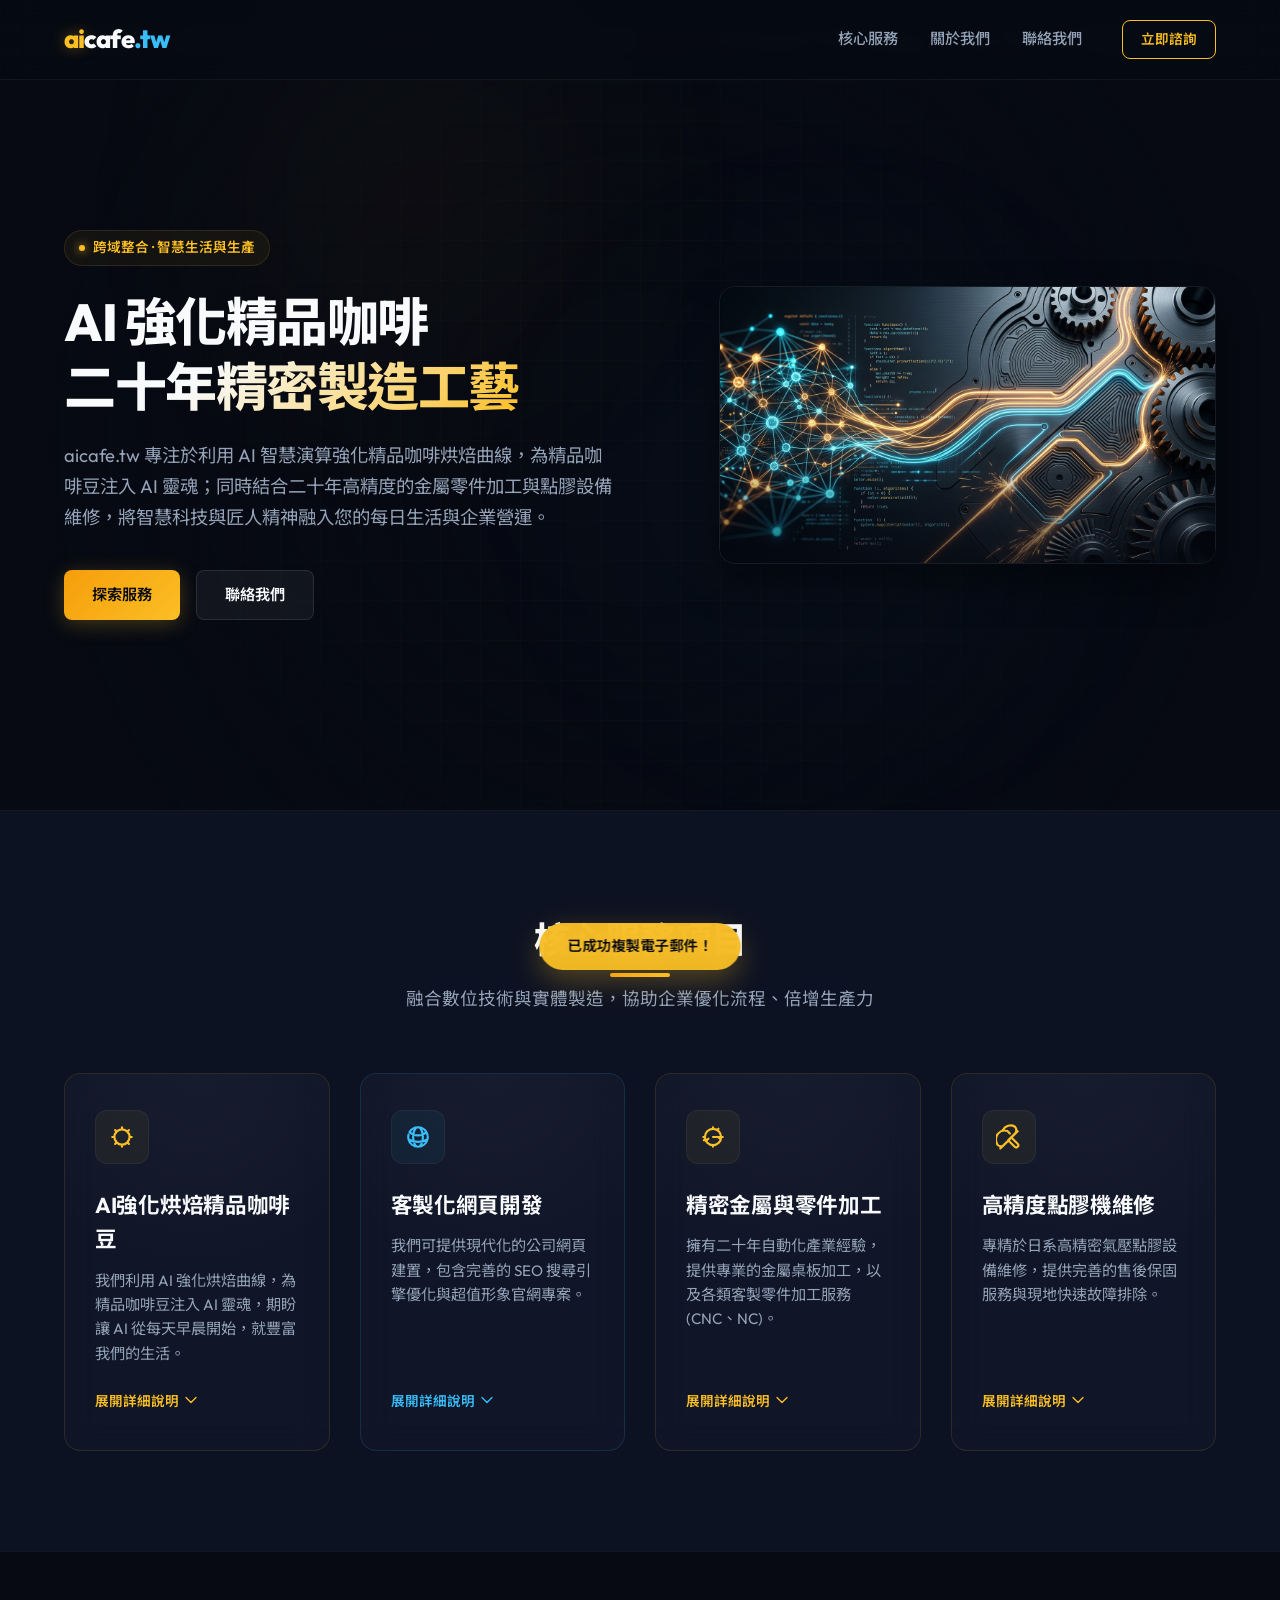
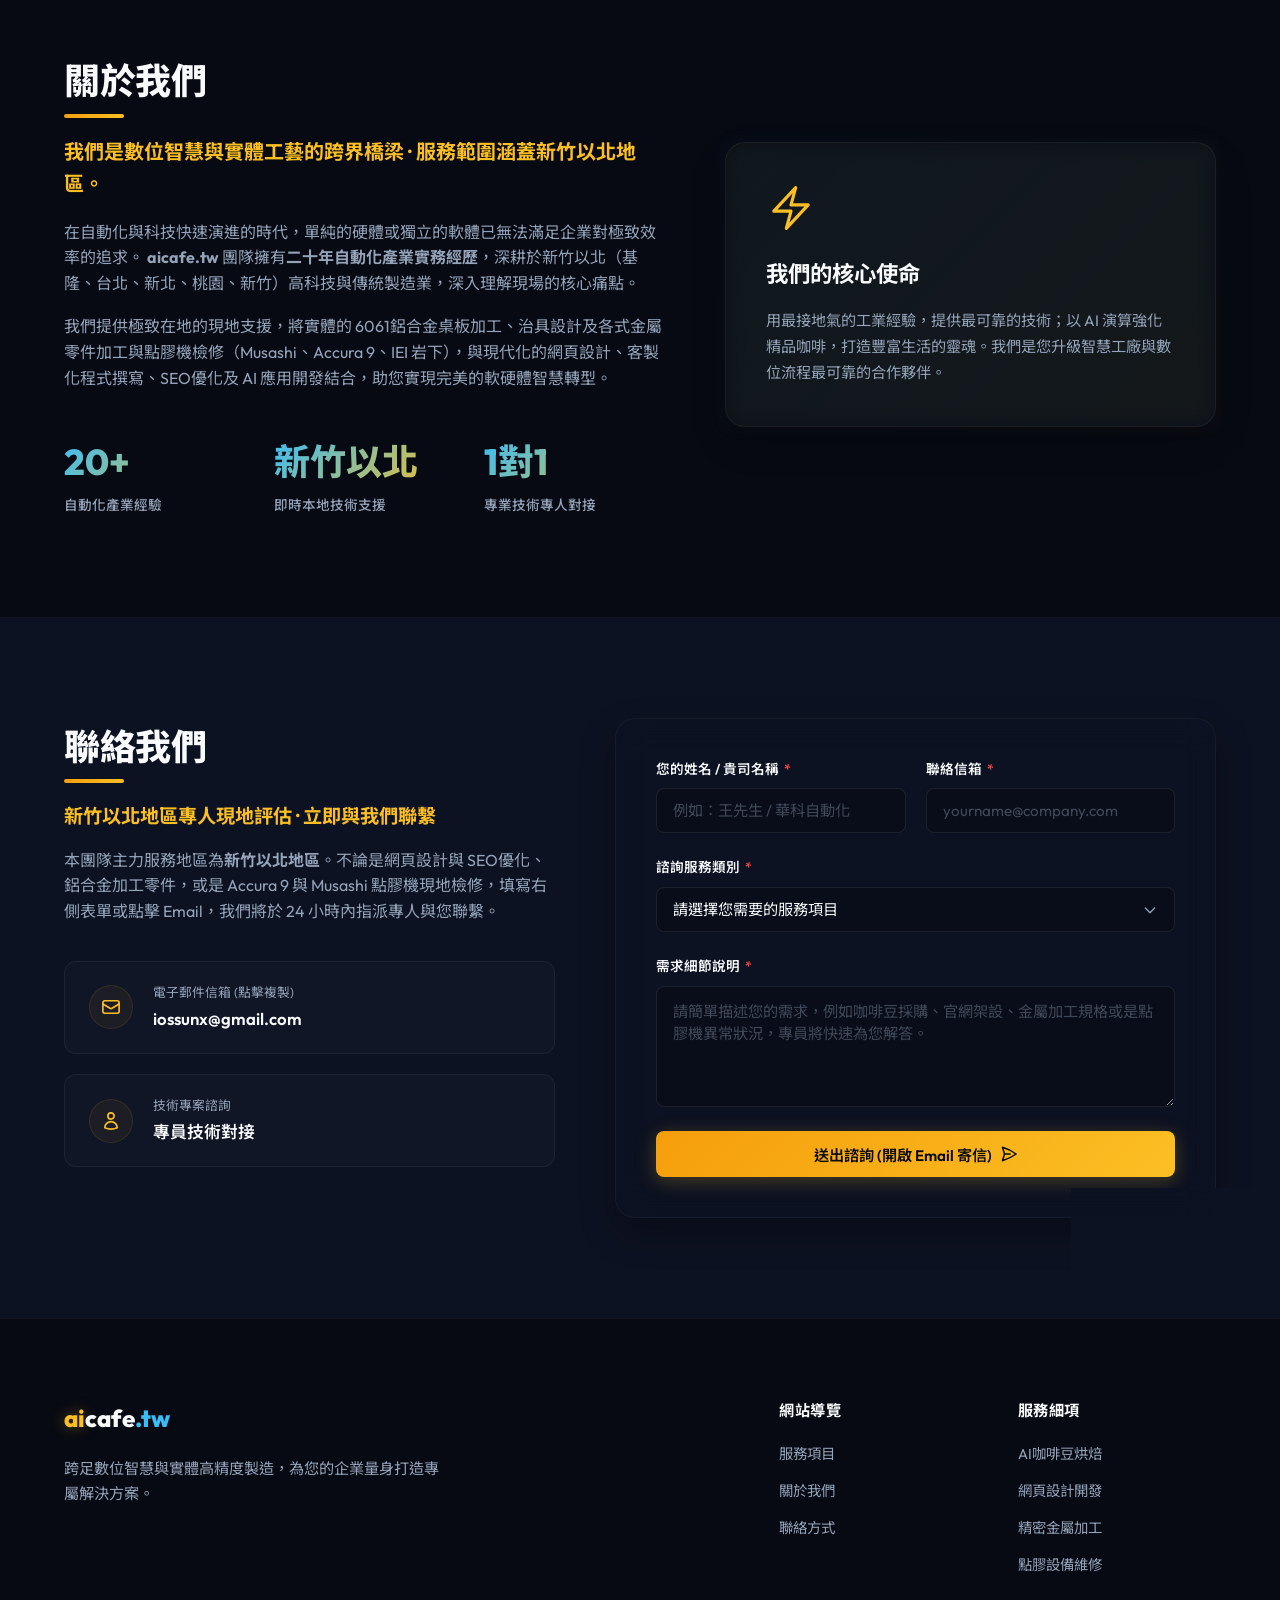
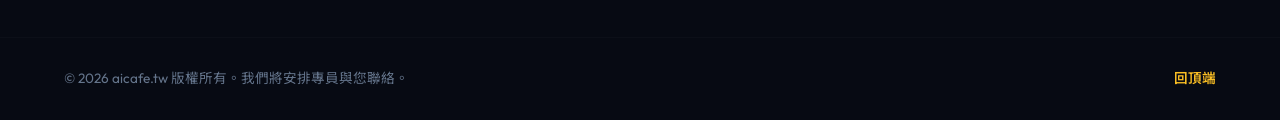
==== commit 94c5f6fa: "Add files via upload" ====
--- a/index.html
+++ b/index.html
@@ -3,25 +3,25 @@
 <head>
     <meta charset="UTF-8">
     <meta name="viewport" content="width=device-width, initial-scale=1.0">
-    <meta name="description" content="aicafe.tw 提供新竹以北地區專業跨領域整合服務：客製化程式撰寫、AI應用開發、客製化網頁設計與SEO優化、精密金屬桌板與零件加工(CNC/NC、6061鋁合金、治具設計)及日系高精度點膠機維修(IEI 岩下、Musashi 數位控壓與氣壓式點膠機、Accura 9)。">
-    <meta name="keywords" content="aicafe.tw, AI咖啡, 客製化程式, AI開發, 網頁設計, SEO優化, 6061鋁合金桌板加工, 各式金屬零件加工, 治具設計, Accura 9點膠機, Accura 9 Dispenser, Musashi數位控壓點膠機, Musashi氣壓式點膠機, IEI 岩下, 武蔵點膠機維修, 新竹以北點膠機維修, 新竹以北金屬加工, 智慧製造">
+    <meta name="description" content="aicafe.tw 精品咖啡與精密科技跨界品牌：提供 AI 強化烘焙曲線 100% 精品阿拉比卡咖啡豆、客製化網頁開發設計與 SEO 優化特惠（年費 NT$8,000）、二十年自動化經驗精密零件與 6061 鋁合金桌板加工，以及高精度氣壓點膠機維修（IEI 岩下 Accura、Musashi 數位控壓）。服務地區新竹以北。">
+    <meta name="keywords" content="aicafe.tw, AI咖啡豆, 精品咖啡豆, 阿拉比卡咖啡豆, AI烘焙曲線, 網頁設計, SEO優化, 6061鋁合金桌板加工, 金屬零件加工, 治具設計, 點膠機維修, IEI 岩下 Accura, Musashi點膠機, ML-5000維修, SuperΣCM維修, 新竹以北">
     <meta name="author" content="aicafe.tw">
     
     <!-- Open Graph / Facebook -->
     <meta property="og:type" content="website">
     <meta property="og:url" content="https://aicafe.tw/">
-    <meta property="og:title" content="aicafe.tw | 智慧 AI 軟體整合 × 二十年精密製造工藝">
-    <meta property="og:description" content="新竹以北專業跨域整合：客製化程式、AI開發、網頁設計、SEO優化、6061鋁合金桌板與各式金屬零件CNC加工(含治具設計)、Accura 9與Musashi點膠機維修。">
+    <meta property="og:title" content="aicafe.tw | AI 強化精品咖啡 × 二十年精密製造工藝">
+    <meta property="og:description" content="結合 AI 智慧烘焙精品咖啡豆與 20 年自動化金屬 CNC/NC 加工、日系高精密點膠機維修，為您的每日生活與企業生產提供一站式智慧方案。">
     <meta property="og:image" content="assets/hero_graphic.jpg">
 
     <!-- Twitter -->
     <meta property="twitter:card" content="summary_large_image">
     <meta property="twitter:url" content="https://aicafe.tw/">
-    <meta property="twitter:title" content="aicafe.tw | 智慧 AI 軟體整合 × 二十年精密製造工藝">
-    <meta property="twitter:description" content="新竹以北專業跨域整合：客製化程式、AI開發、網頁設計、SEO優化、6061鋁合金桌板與各式金屬零件CNC加工(含治具設計)、Accura 9與Musashi點膠機維修。">
+    <meta property="twitter:title" content="aicafe.tw | AI 強化精品咖啡 × 二十年精密製造工藝">
+    <meta property="twitter:description" content="結合 AI 智慧烘焙精品咖啡豆與 20 年自動化金屬 CNC/NC 加工、日系高精密點膠機維修，為您的每日生活與企業生產提供一站式智慧方案。">
     <meta property="twitter:image" content="assets/hero_graphic.jpg">
 
-    <title>aicafe.tw | 智慧 AI 軟體整合 × 二十年精密製造工藝</title>
+    <title>aicafe.tw | AI 強化精品咖啡 × 二十年精密製造工藝</title>
     
     <!-- Fonts -->
     <link rel="preconnect" href="https://fonts.googleapis.com">
@@ -66,14 +66,14 @@
             <div class="hero-container">
                 <div class="hero-content">
                     <div class="hero-badge animate-fade-in">
-                        <span class="badge-dot"></span> 跨域整合 · 智慧製造
+                        <span class="badge-dot"></span> 跨域整合 · 智慧生活與生產
                     </div>
                     <h1 class="hero-title animate-slide-up">
-                        智慧 AI 軟體整合 <br>
+                        AI 強化精品咖啡 <br>
                         <span class="text-gradient">二十年精密製造工藝</span>
                     </h1>
                     <p class="hero-subtitle animate-slide-up-delay">
-                        aicafe.tw 專注於將頂尖人工智慧與自動化程式，與高精度的金屬加工和設備維修無縫結合，為企業轉型升級提供一站式、量身打造的軟硬體解決方案。
+                        aicafe.tw 專注於利用 AI 智慧演算強化精品咖啡烘焙曲線，為精品咖啡豆注入 AI 靈魂；同時結合二十年高精度的金屬零件加工與點膠設備維修，將智慧科技與匠人精神融入您的每日生活與企業營運。
                     </p>
                     <div class="hero-actions animate-slide-up-delay-more">
                         <a href="#services" class="btn btn-primary" id="hero-btn-primary">探索服務</a>
@@ -82,7 +82,7 @@
                 </div>
                 <div class="hero-visual animate-fade-in-right">
                     <div class="visual-wrapper">
-                        <img src="assets/hero_graphic.jpg" alt="智慧 AI 與精密加工概念圖" class="hero-img">
+                        <img src="assets/hero_graphic.jpg" alt="智慧 AI 精品咖啡與精密加工概念圖" class="hero-img">
                         <div class="visual-glow"></div>
                     </div>
                 </div>
@@ -98,24 +98,24 @@
                 </div>
                 
                 <div class="services-grid">
-                    <!-- Service 1: Custom Software -->
-                    <div class="service-card" id="service-software">
+                    <!-- Service 1: AI Coffee -->
+                    <div class="service-card" id="service-coffee">
                         <div class="card-glow"></div>
                         <div class="service-icon-wrapper">
                             <svg class="service-icon" viewBox="0 0 24 24" fill="none" stroke="currentColor" stroke-width="2">
-                                <path stroke-linecap="round" stroke-linejoin="round" d="M17.25 6.75L22.5 12l-5.25 5.25m-10.5 0L1.5 12l5.25-5.25m7.5-3l-4.5 16.5" />
-                            </svg>
-                        </div>
-                        <h3 class="service-title">客製化程式撰寫</h3>
-                        <p class="service-desc">針對企業需求，量身打造專屬的軟體解決方案，解決作業瓶頸並提升整體作業效率。</p>
+                                <path stroke-linecap="round" stroke-linejoin="round" d="M12 3v1m0 16v1m9-9h-1M4 12H3m15.364-6.364l-.707.707M6.343 17.657l-.707.707m0-12.728l.707.707m11.314 11.314l.707.707M12 5a7 7 0 100 14 7 7 0 000-14z" />
+                            </svg>
+                        </div>
+                        <h3 class="service-title">AI強化烘焙精品咖啡豆</h3>
+                        <p class="service-desc">我們利用 AI 強化烘焙曲線，為精品咖啡豆注入 AI 靈魂，期盼讓 AI 從每天早晨開始，就豐富我們的生活。</p>
                         
                         <div class="service-details">
                             <ul class="detail-list">
-                                <li><strong>企業系統規劃：</strong>量身設計合身的後台與內部流程管理工具。</li>
-                                <li><strong>自動化整合：</strong>串接多方 API 與資料，消滅重複的手動輸入工作。</li>
-                                <li><strong>資料庫效能優化：</strong>規劃高擴展性結構，加速大數據查詢效能。</li>
-                                <li><strong>跨平台支援：</strong>支援多端點資料同步，確保資訊傳遞零時差。</li>
-                                <li class="link-item"><a href="software.html" class="btn-service-link">查看完整解決方案與開發流程 &rarr;</a></li>
+                                <li><strong>AI 精密溫控烘焙：</strong>精準控制烘焙升溫率與爆裂時機，鎖住最飽滿豆香。</li>
+                                <li><strong>100% 精品阿拉比卡：</strong>嚴選全球優質單一產區生豆，顆粒飽滿、零劣豆參雜。</li>
+                                <li><strong>AI 風味優化特徵：</strong>烘焙曲線演算法優化，最大化甘甜度，降低不適苦澀感。</li>
+                                <li><strong>精緻烘焙穩定性：</strong>每批次曲線數位建檔比對，確保每次品嚐風味始終如一。</li>
+                                <li class="link-item"><a href="coffee.html" class="btn-service-link">查看烘焙曲線與精選豆款 &rarr;</a></li>
                             </ul>
                         </div>
                         <button class="btn-card-toggle" aria-label="展開詳細說明">
@@ -126,35 +126,7 @@
                         </button>
                     </div>
 
-                    <!-- Service 2: Custom AI -->
-                    <div class="service-card" id="service-ai">
-                        <div class="card-glow"></div>
-                        <div class="service-icon-wrapper">
-                            <svg class="service-icon" viewBox="0 0 24 24" fill="none" stroke="currentColor" stroke-width="2">
-                                <path stroke-linecap="round" stroke-linejoin="round" d="M9.813 15.904L9 21m0 0l-.813-5.096m.813 5.096a9 9 0 110-18 9 9 0 010 18zM12 9h.008v.008H12V9zm0 3h.008v.008H12V12zm0 3h.008v.008H12V15zm3-6h.008v.008H15V9zm0 3h.008v.008H15V12zm0 3h.008v.008H15V15zm-6-6h.008v.008H9V9zm0 3h.008v.008H9V12zm0 3h.008v.008H9V15z" />
-                            </svg>
-                        </div>
-                        <h3 class="service-title">客製化 AI 程式應用開發</h3>
-                        <p class="service-desc">協助中小企業導入最新人工智慧與大型語言模型技術，簡化決策流程，搶占智慧先機。</p>
-                        
-                        <div class="service-details">
-                            <ul class="detail-list">
-                                <li><strong>智慧客服與助理：</strong>建置結合企業知識庫的專屬 AI 聊天機器人。</li>
-                                <li><strong>影像辨識系統：</strong>開發零件缺陷偵測、工廠安防等電腦視覺應用。</li>
-                                <li><strong>智慧數據預測：</strong>運用機器學習建立銷量預測、設備故障預警模型。</li>
-                                <li><strong>自動化工作流 AI 化：</strong>將 AI 判讀無縫嵌入日常表單與作業流程中。</li>
-                                <li class="link-item"><a href="ai.html" class="btn-service-link">查看完整 AI 落地與導入模式 &rarr;</a></li>
-                            </ul>
-                        </div>
-                        <button class="btn-card-toggle" aria-label="展開詳細說明">
-                            <span class="btn-text">展開詳細說明</span>
-                            <svg class="chevron-icon" viewBox="0 0 24 24" fill="none" stroke="currentColor" stroke-width="2">
-                                <path stroke-linecap="round" stroke-linejoin="round" d="M19.5 8.25l-7.5 7.5-7.5-7.5" />
-                            </svg>
-                        </button>
-                    </div>
-
-                    <!-- Service 3: Custom Web -->
+                    <!-- Service 2: Custom Web -->
                     <div class="service-card" id="service-web">
                         <div class="card-glow"></div>
                         <div class="service-icon-wrapper">
@@ -162,15 +134,15 @@
                                 <path stroke-linecap="round" stroke-linejoin="round" d="M12 21a9.004 9.004 0 008.716-6.747M12 21a9.004 9.004 0 01-8.716-6.747M12 21c2.485 0 4.5-4.03 4.5-9S14.485 3 12 3m0 18c-2.485 0-4.5-4.03-4.5-9S9.515 3 12 3m0 0a8.997 8.997 0 017.843 4.582M12 3a8.997 8.997 0 00-7.843 4.582m15.686 0A11.953 11.953 0 0112 10.5c-2.998 0-5.74-1.1-7.843-2.918m15.686 0A8.959 8.959 0 0121 12c0 .778-.099 1.533-.284 2.253m0 0A17.919 17.919 0 0112 16.5c-3.162 0-6.133-.815-8.716-2.247m0 0A9.015 9.015 0 013 12c0-.778.099-1.533.284-2.253" />
                             </svg>
                         </div>
-                        <h3 class="service-title">客製化網頁設計與開發</h3>
-                        <p class="service-desc">打造極速加載的現代化網站與網頁設計，融入完善的 SEO 搜尋引擎優化與 AI 智慧功能整合。</p>
+                        <h3 class="service-title">客製化網頁開發</h3>
+                        <p class="service-desc">我們可提供現代化的公司網頁建置，包含完善的 SEO 搜尋引擎優化與超值形象官網專案。</p>
                         
                         <div class="service-details">
                             <ul class="detail-list">
+                                <li><strong>形象網站 NT$8,000 方案：</strong>專為預算有限之中小企業打造的超值品牌形象官網建置。</li>
                                 <li><strong>極致 RWD 體驗：</strong>完美適應手機、平板與桌機，享有絲滑的互動效果。</li>
                                 <li><strong>SEO 優化與搜尋引擎友善：</strong>規劃結構化標記、提升網站速度，實現精準的 SEO 優化以迅速拉高搜尋排名。</li>
                                 <li><strong>高效靜態網頁設計：</strong>為品牌宣傳或形象官網量身訂做，安全且近乎零維護成本。</li>
-                                <li><strong>AI 技術無縫對接：</strong>可在網頁端快速嵌入智能推薦、即時應答等智慧化模組。</li>
                                 <li class="link-item"><a href="web.html" class="btn-service-link">查看網頁設計與完整 SEO 優化方案 &rarr;</a></li>
                             </ul>
                         </div>
@@ -182,7 +154,7 @@
                         </button>
                     </div>
 
-                    <!-- Service 4: Precision Machining -->
+                    <!-- Service 3: Precision Machining -->
                     <div class="service-card" id="service-machining">
                         <div class="card-glow"></div>
                         <div class="service-icon-wrapper">
@@ -191,7 +163,7 @@
                             </svg>
                         </div>
                         <h3 class="service-title">精密金屬與零件加工</h3>
-                        <p class="service-desc">擁有二十年自動化產業經驗，提供專業的 6061鋁合金桌板加工，以及各式客製金屬零件加工與治具設計服務 (CNC、NC)。</p>
+                        <p class="service-desc">擁有二十年自動化產業經驗，提供專業的金屬桌板加工，以及各類客製零件加工服務 (CNC、NC)。</p>
                         
                         <div class="service-details">
                             <ul class="detail-list">
@@ -210,7 +182,7 @@
                         </button>
                     </div>
 
-                    <!-- Service 5: Precision Dispenser -->
+                    <!-- Service 4: Dispenser Repair -->
                     <div class="service-card" id="service-dispenser">
                         <div class="card-glow"></div>
                         <div class="service-icon-wrapper">
@@ -219,14 +191,14 @@
                             </svg>
                         </div>
                         <h3 class="service-title">高精度點膠機維修</h3>
-                        <p class="service-desc">專精於日系高精密點膠設備檢修，提供 Accura 9點膠機、Accura 9 Dispenser、Musashi數位控壓與氣壓式點膠機、IEI 岩下 (Iwashita) 點膠設備之維修保養。</p>
+                        <p class="service-desc">專精於日系高精密氣壓點膠設備維修，提供完善的售後保固服務與現地快速故障排除。</p>
                         
                         <div class="service-details">
                             <ul class="detail-list">
-                                <li><strong>精密設備維修：</strong>專修 Accura 9點膠機 (Accura 9 Dispenser) 與 IEI 岩下等點膠設備核心控制器。</li>
-                                <li><strong>Musashi 點膠機專精：</strong>專修 Musashi數位控壓點膠機、Musashi氣壓式點膠機，解決氣壓波動與數位出膠公差。</li>
-                                <li><strong>校正與點膠閥維修：</strong>高精密點膠閥、出膠嘴清潔耗材更換、數位控壓精密調校，消除拉絲與滴漏。</li>
-                                <li><strong>新竹以北地區服務：</strong>專人迅速前往新竹以北地區（包含竹科、內科等科技園區），提供即時本地維修與技術支援。</li>
+                                <li><strong>IEI 岩下 Accura 系列專修：</strong>專修 IEI 岩下高精度點膠機，解決數位控壓電路及出膠閥反饋故障。</li>
+                                <li><strong>Musashi ML-5000 系列專修：</strong>專攻武蔵氣壓點膠機，進行壓力比例閥調校與氣控迴路排氣除錯。</li>
+                                <li><strong>Musashi SuperΣCM 系列專修：</strong>修復武蔵數位控壓微量點膠機，校驗微量出膠參數公差與消除滴漏。</li>
+                                <li><strong>點膠閥深度拆洗與保固：</strong>高精密點膠閥、出膠嘴清潔耗材更換、數位控壓精密調校，提供完備保固。</li>
                                 <li class="link-item"><a href="dispenser.html" class="btn-service-link">查看點膠機維修詳情與故障排除項目 &rarr;</a></li>
                             </ul>
                         </div>
@@ -280,7 +252,7 @@
                         </div>
                         <h3>我們的核心使命</h3>
                         <p>
-                            用最接地氣的工業經驗，寫出最智慧的程式；以最嚴苛的代碼標準，打造最精密的實體零件。我們是您升級智慧工廠與數位流程最可靠的合作夥伴。
+                            用最接地氣的工業經驗，提供最可靠的技術；以 AI 演算強化精品咖啡，打造豐富生活的靈魂。我們是您升級智慧工廠與數位流程最可靠的合作夥伴。
                         </p>
                     </div>
                 </div>
@@ -342,18 +314,17 @@
                                 <label for="contactService">諮詢服務類別 <span class="required">*</span></label>
                                 <select id="contactService" required>
                                     <option value="" disabled selected>請選擇您需要的服務項目</option>
-                                    <option value="客製化程式撰寫">客製化程式撰寫 (企業軟體、自動化流程)</option>
-                                    <option value="客製化 AI 應用開發">客製化 AI 應用開發 (LLM、電腦視覺導入)</option>
-                                    <option value="客製化網頁開發">客製化網頁開發 (SEO 網頁建置、系統整合)</option>
-                                    <option value="精密金屬與零件加工">精密金屬與零件加工 (CNC零件、金屬桌板)</option>
-                                    <option value="高精度點膠機維修">高精度點膠機維修 (IEI 岩下、武蔵設備檢修)</option>
+                                    <option value="AI強化烘焙精品咖啡豆">AI強化烘焙精品咖啡豆 (100%阿拉比卡豆)</option>
+                                    <option value="客製化網頁開發">客製化網頁開發 (SEO 形象官網 NT$8,000起)</option>
+                                    <option value="精密金屬與零件加工">精密金屬與零件加工 (CNC零件、6061鋁桌板)</option>
+                                    <option value="高精度點膠機維修">高精度點膠機維修 (IEI Accura、Musashi維修保固)</option>
                                     <option value="其他整合專案諮詢">其他整合專案諮詢</option>
                                 </select>
                             </div>
                             
                             <div class="form-group">
                                 <label for="contactMessage">需求細節說明 <span class="required">*</span></label>
-                                <textarea id="contactMessage" rows="5" required placeholder="請簡單描述您的加工工件規格、軟體功能需求或是點膠設備異常狀況，我們能更快速為您提供建議。"></textarea>
+                                <textarea id="contactMessage" rows="5" required placeholder="請簡單描述您的需求，例如咖啡豆採購、官網架設、金屬加工規格或是點膠機異常狀況，專員將快速為您解答。"></textarea>
                             </div>
                             
                             <button type="submit" class="btn btn-primary btn-block" id="btn-submit-form">
@@ -388,10 +359,10 @@
                 </div>
                 <div class="footer-links-col">
                     <span class="links-title">服務細項</span>
-                    <a href="#services">軟體程式撰寫</a>
-                    <a href="#services">AI 應用開發</a>
-                    <a href="#services">工業零件加工</a>
-                    <a href="#services">點膠設備維修</a>
+                    <a href="coffee.html">AI咖啡豆烘焙</a>
+                    <a href="web.html">網頁設計開發</a>
+                    <a href="machining.html">精密金屬加工</a>
+                    <a href="dispenser.html">點膠設備維修</a>
                 </div>
             </div>
         </div>
--- a/style.css
+++ b/style.css
@@ -621,41 +621,13 @@
 
 .services-grid {
     display: grid;
-    grid-template-columns: repeat(3, 1fr);
+    grid-template-columns: repeat(2, 1fr);
     gap: 30px;
 }
 
-/* For 5 items, let's span the last 2 items dynamically on desktop for clean layout */
 @media (min-width: 993px) {
-    .service-card:nth-child(4) {
-        grid-column: span 1 / span 1;
-        margin-left: 50%;
-        width: 100%;
-    }
-    .service-card:nth-child(5) {
-        grid-column: span 1 / span 1;
-        margin-left: -50%;
-        width: 100%;
-    }
-    
-    /* Using alternative flexbox approach if we want true centered layout for row 2:
-       We keep grid but make the container flex-like or adjust offsets */
     .services-grid {
-        display: grid;
-        grid-template-columns: repeat(6, 1fr);
-    }
-    .service-card:nth-child(1),
-    .service-card:nth-child(2),
-    .service-card:nth-child(3) {
-        grid-column: span 2;
-    }
-    .service-card:nth-child(4) {
-        grid-column: 2 / span 2;
-        margin-left: 0;
-    }
-    .service-card:nth-child(5) {
-        grid-column: 4 / span 2;
-        margin-left: 0;
+        grid-template-columns: repeat(4, 1fr);
     }
 }
 
@@ -674,42 +646,44 @@
     align-items: flex-start;
 }
 
-/* Alternate colors slightly to distinguish AI/Soft vs Hardware/Mech */
-.service-card:nth-child(1) .service-icon-wrapper,
-.service-card:nth-child(2) .service-icon-wrapper,
-.service-card:nth-child(3) .service-icon-wrapper {
-    background: rgba(56, 189, 248, 0.06);
-    color: var(--color-secondary);
-}
-
-.service-card:nth-child(1),
-.service-card:nth-child(2),
-.service-card:nth-child(3) {
-    border-color: var(--color-border-cyan);
-}
-
-.service-card:nth-child(4) .service-icon-wrapper,
-.service-card:nth-child(5) .service-icon-wrapper {
-    background: rgba(251, 191, 36, 0.06);
-    color: var(--color-primary);
-}
-
 .service-card:hover {
     transform: translateY(-5px);
     background: var(--color-bg-card-hover);
     box-shadow: var(--glass-shadow);
 }
 
-/* Hover glow borders */
-.service-card:nth-child(1):hover,
-.service-card:nth-child(2):hover,
-.service-card:nth-child(3):hover {
+/* Alternate colors: Service 2 (Web) is Cyan; Services 1 (Coffee), 3 (Machining), 4 (Dispenser) are Amber */
+.service-card:nth-child(2) .service-icon-wrapper {
+    background: rgba(56, 189, 248, 0.06);
+    color: var(--color-secondary);
+}
+
+.service-card:nth-child(2) {
+    border-color: var(--color-border-cyan);
+}
+
+.service-card:nth-child(2):hover {
     border-color: var(--color-border-cyan-hover);
     box-shadow: 0 10px 30px rgba(56, 189, 248, 0.08);
 }
 
-.service-card:nth-child(4):hover,
-.service-card:nth-child(5):hover {
+/* Amber Services */
+.service-card:nth-child(1) .service-icon-wrapper,
+.service-card:nth-child(3) .service-icon-wrapper,
+.service-card:nth-child(4) .service-icon-wrapper {
+    background: rgba(251, 191, 36, 0.06);
+    color: var(--color-primary);
+}
+
+.service-card:nth-child(1),
+.service-card:nth-child(3),
+.service-card:nth-child(4) {
+    border-color: var(--color-border);
+}
+
+.service-card:nth-child(1):hover,
+.service-card:nth-child(3):hover,
+.service-card:nth-child(4):hover {
     border-color: var(--color-border-hover);
     box-shadow: 0 10px 30px rgba(251, 191, 36, 0.08);
 }
@@ -821,9 +795,7 @@
     padding: 4px 0;
 }
 
-.service-card:nth-child(1) .btn-card-toggle,
-.service-card:nth-child(2) .btn-card-toggle,
-.service-card:nth-child(3) .btn-card-toggle {
+.service-card:nth-child(2) .btn-card-toggle {
     color: var(--color-secondary);
 }
 
@@ -842,15 +814,14 @@
     background: rgba(20, 27, 47, 0.7);
 }
 
-.service-card.active:nth-child(1),
-.service-card.active:nth-child(2),
-.service-card.active:nth-child(3) {
+.service-card.active:nth-child(2) {
     border-color: var(--color-secondary);
     box-shadow: 0 10px 40px rgba(56, 189, 248, 0.15);
 }
 
-.service-card.active:nth-child(4),
-.service-card.active:nth-child(5) {
+.service-card.active:nth-child(1),
+.service-card.active:nth-child(3),
+.service-card.active:nth-child(4) {
     border-color: var(--color-primary);
     box-shadow: 0 10px 40px rgba(251, 191, 36, 0.15);
 }
@@ -1394,9 +1365,7 @@
     transition: var(--transition-fast);
 }
 
-.service-card:nth-child(1) .btn-service-link,
-.service-card:nth-child(2) .btn-service-link,
-.service-card:nth-child(3) .btn-service-link {
+.service-card:nth-child(2) .btn-service-link {
     color: var(--color-secondary);
     text-shadow: 0 0 8px rgba(56, 189, 248, 0.2);
 }
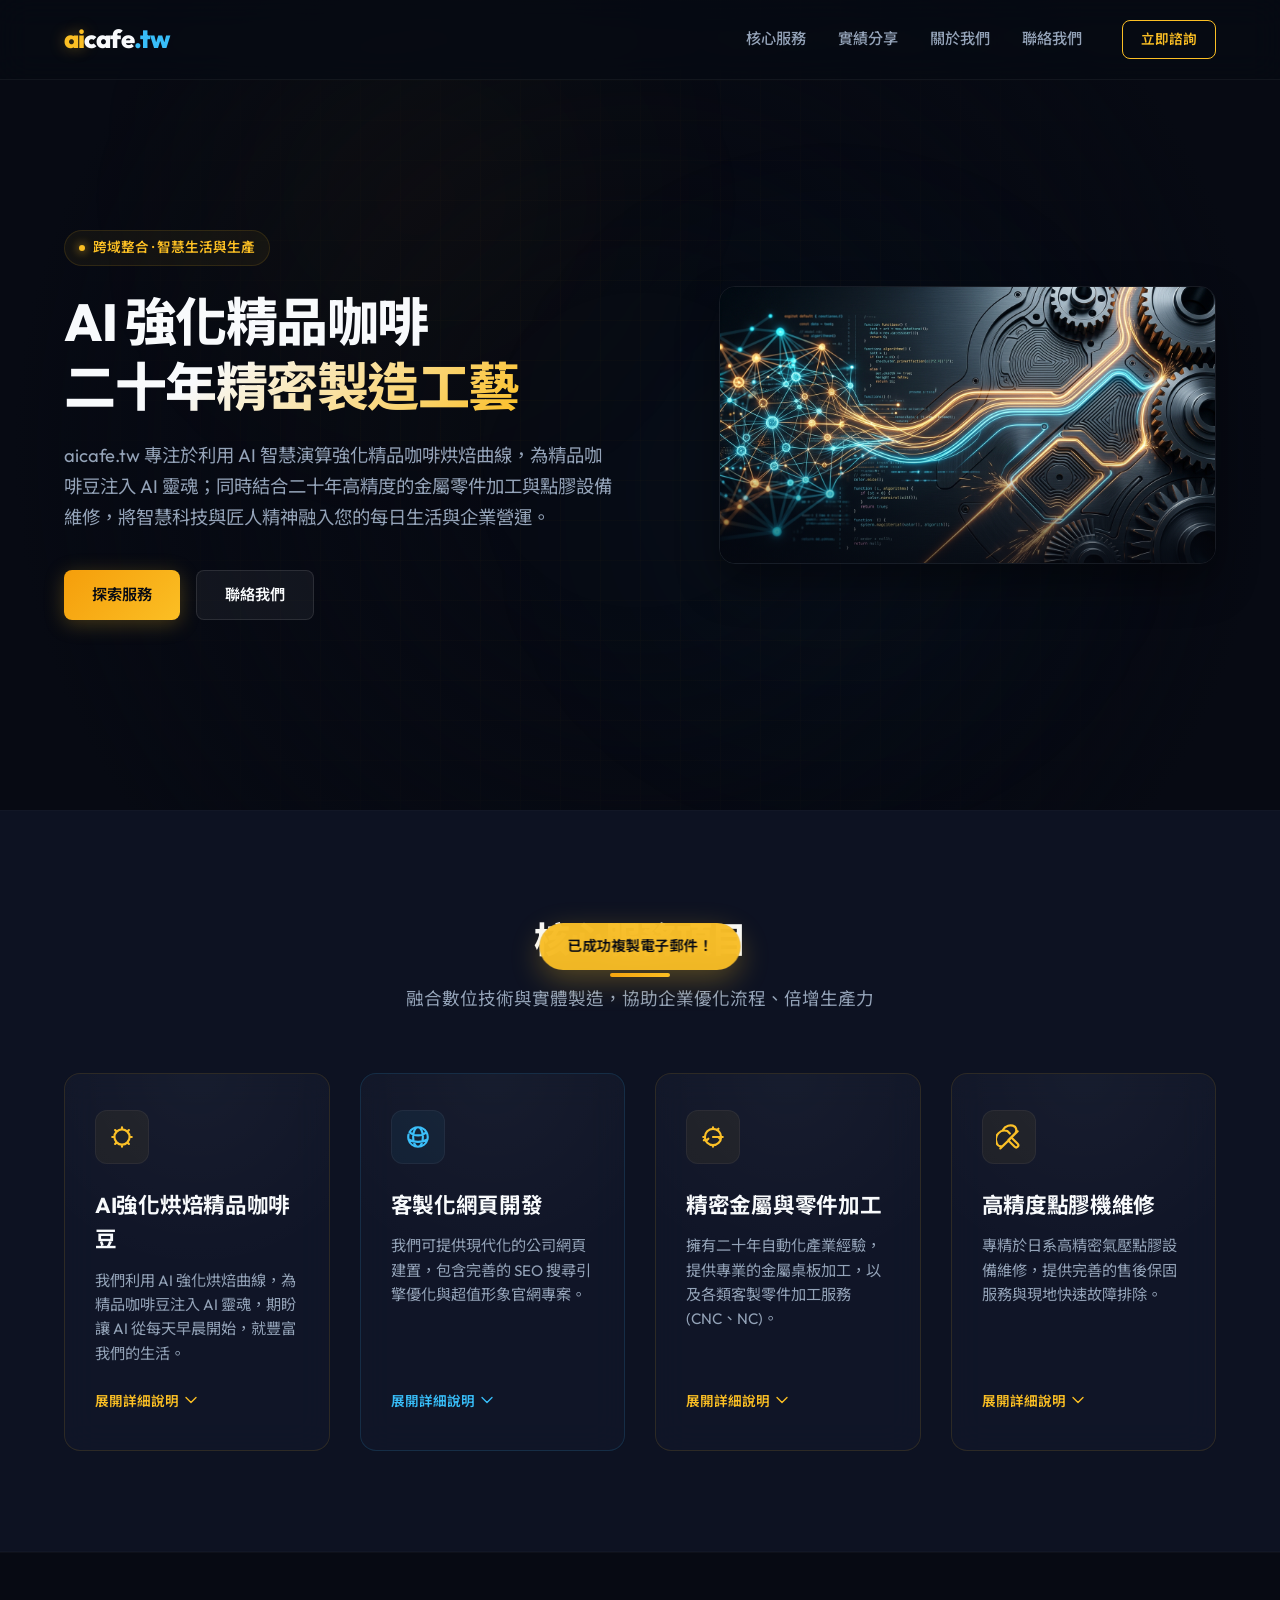
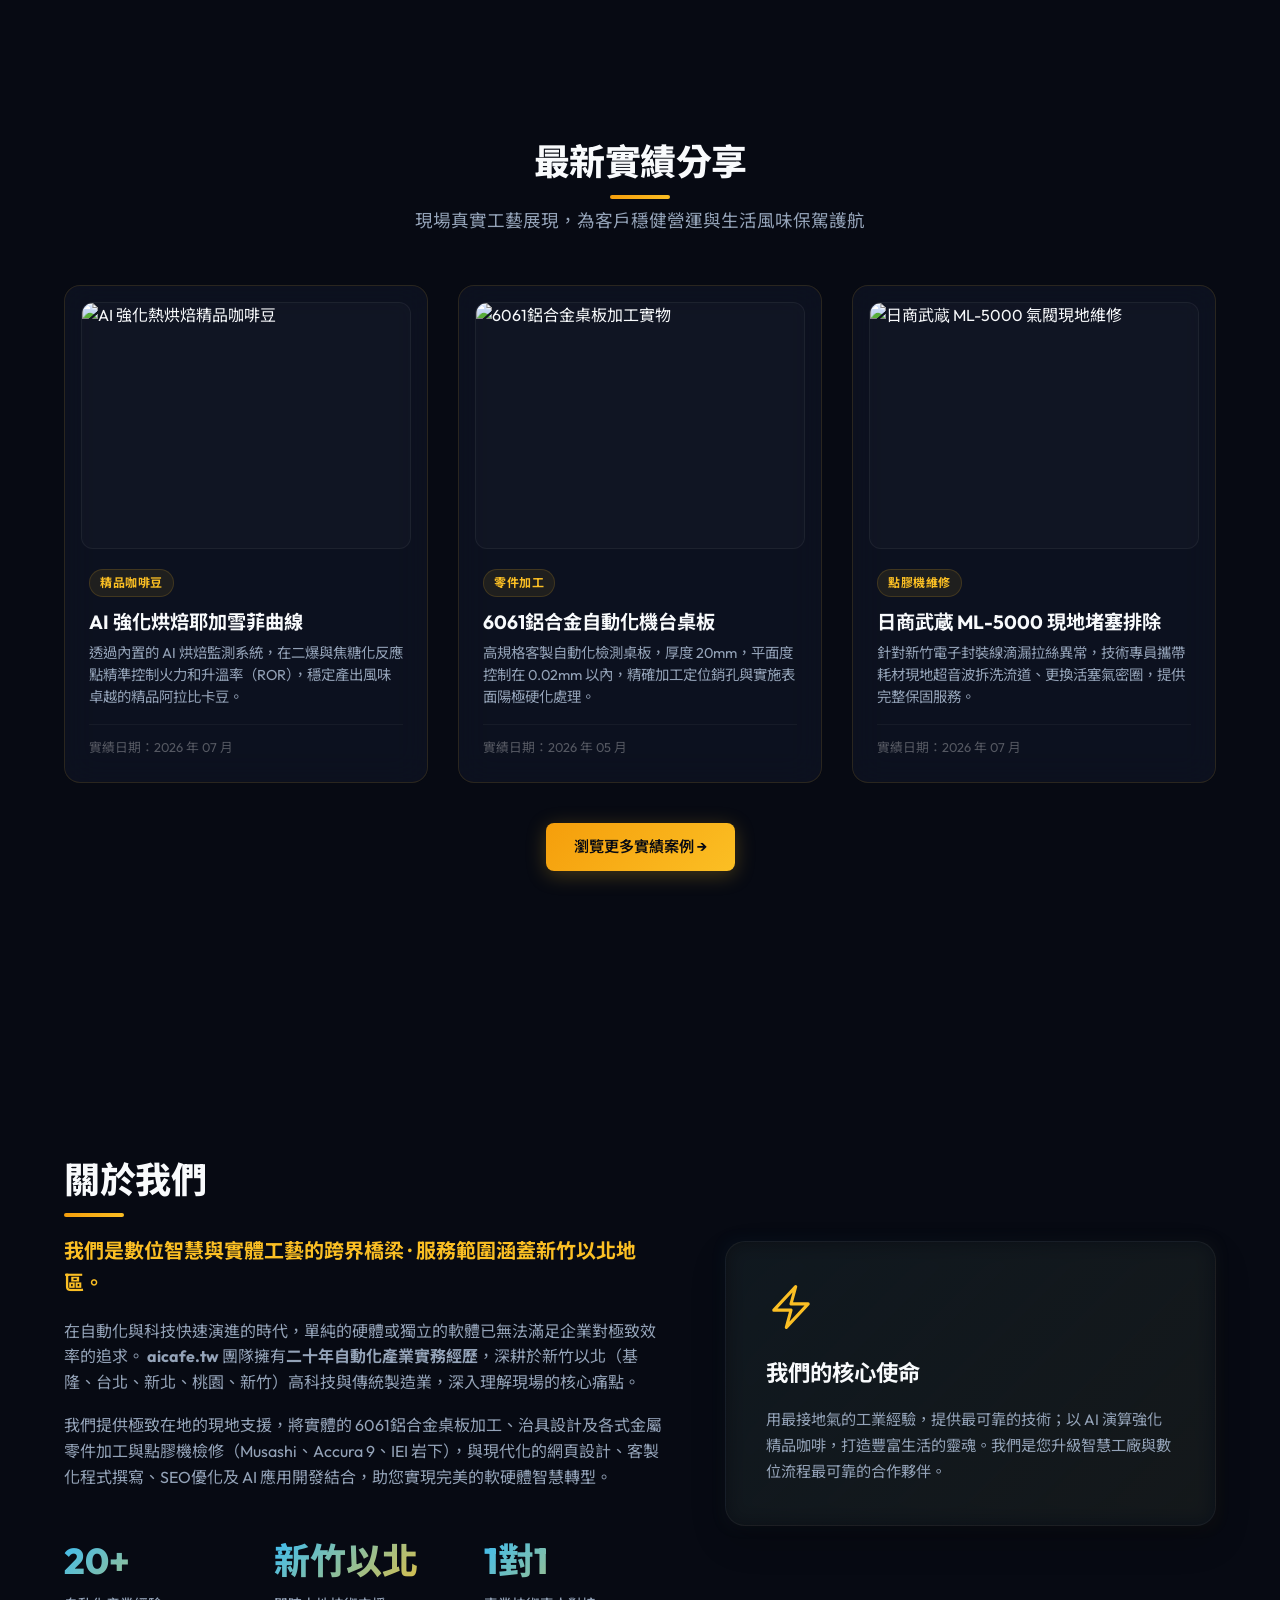
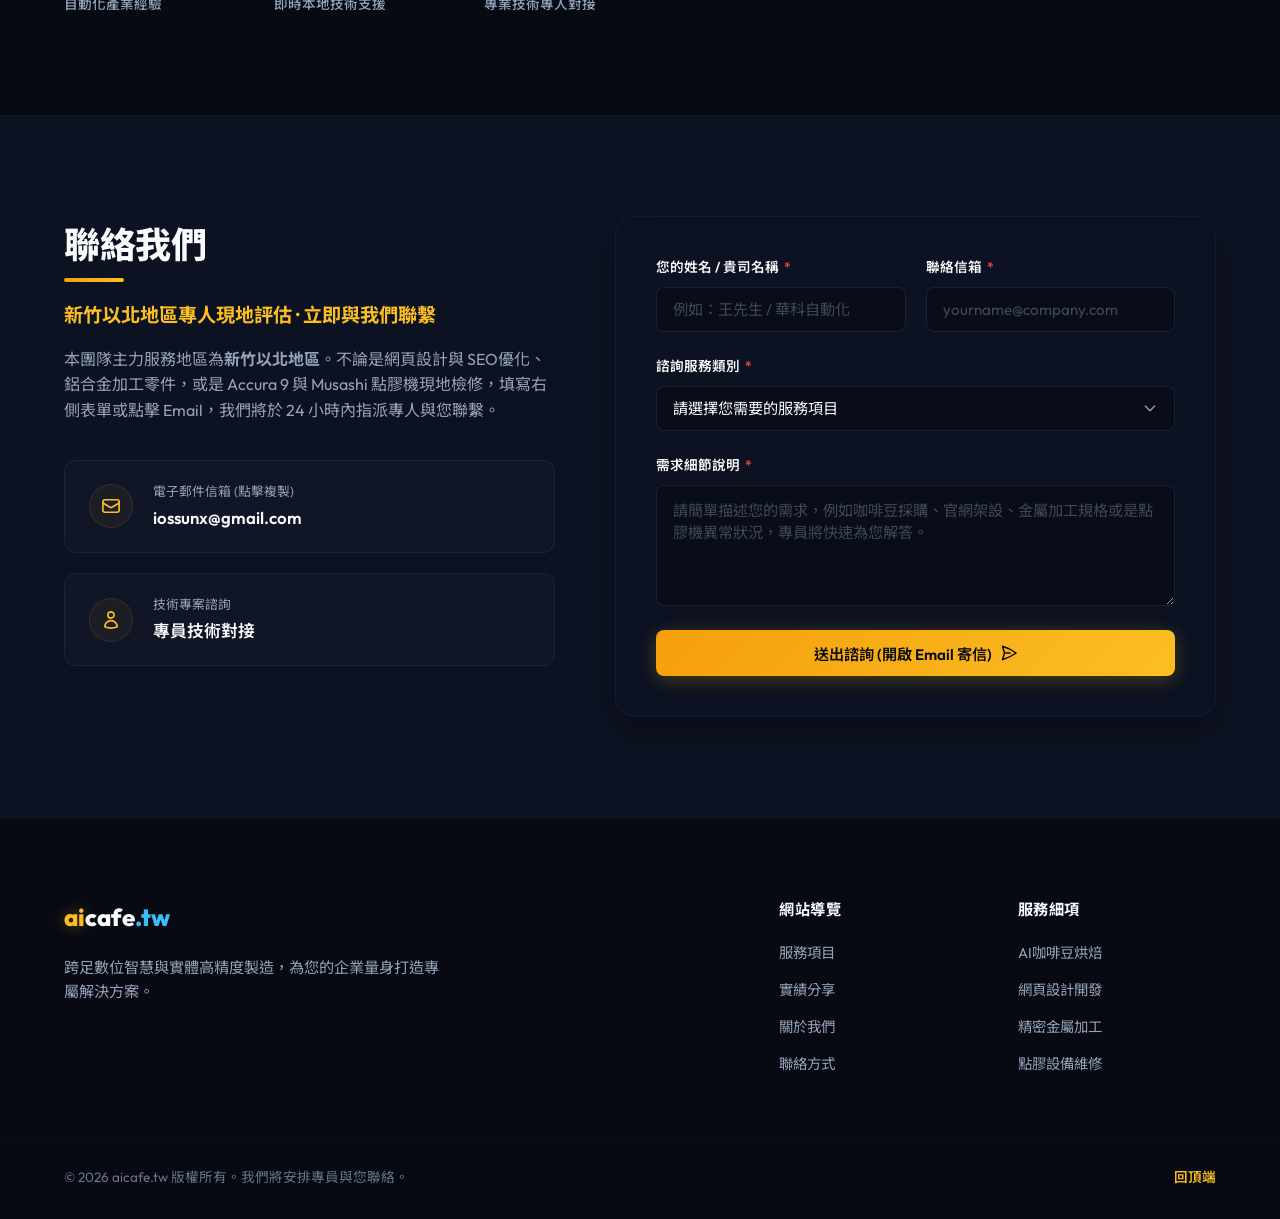
==== commit 917a6206: "Add files via upload" ====
--- a/index.html
+++ b/index.html
@@ -47,6 +47,7 @@
             
             <nav class="nav-menu" id="navMenu">
                 <a href="#services" class="nav-link" id="link-services">核心服務</a>
+                <a href="cases.html" class="nav-link" id="link-cases">實績分享</a>
                 <a href="#about" class="nav-link" id="link-about">關於我們</a>
                 <a href="#contact" class="nav-link" id="link-contact">聯絡我們</a>
                 <a href="#contact" class="btn btn-sm btn-outline nav-cta" id="btn-nav-cta">立即諮詢</a>
@@ -209,6 +210,61 @@
                             </svg>
                         </button>
                     </div>
+                </div>
+            </div>
+        </section>
+
+        <!-- Cases Section Summary -->
+        <section class="cases-section" id="cases-summary" style="padding: 80px 0; border-top: 1px solid rgba(255, 255, 255, 0.03);">
+            <div class="section-container">
+                <div class="section-header" style="margin-bottom: 50px;">
+                    <h2 class="section-title">最新實績分享</h2>
+                    <p class="section-subtitle">現場真實工藝展現，為客戶穩健營運與生活風味保駕護航</p>
+                </div>
+                
+                <div class="home-cases-grid">
+                    <!-- Case 1: Coffee -->
+                    <div class="case-card">
+                        <div class="case-image-wrapper">
+                            <img src="assets/cases/case_coffee.jpg" alt="AI 強化熱烘焙精品咖啡豆" class="case-img">
+                        </div>
+                        <div class="case-info">
+                            <span class="case-tag">精品咖啡豆</span>
+                            <h3 class="case-title">AI 強化烘焙耶加雪菲曲線</h3>
+                            <p class="case-desc">透過內置的 AI 烘焙監測系統，在二爆與焦糖化反應點精準控制火力和升溫率（ROR），穩定產出風味卓越的精品阿拉比卡豆。</p>
+                            <span class="case-date">實績日期：2026 年 07 月</span>
+                        </div>
+                    </div>
+
+                    <!-- Case 2: Machining -->
+                    <div class="case-card">
+                        <div class="case-image-wrapper">
+                            <img src="assets/cases/case_machining.jpg" alt="6061鋁合金桌板加工實物" class="case-img">
+                        </div>
+                        <div class="case-info">
+                            <span class="case-tag">零件加工</span>
+                            <h3 class="case-title">6061鋁合金自動化機台桌板</h3>
+                            <p class="case-desc">高規格客製自動化檢測桌板，厚度 20mm，平面度控制在 0.02mm 以內，精確加工定位銷孔與實施表面陽極硬化處理。</p>
+                            <span class="case-date">實績日期：2026 年 05 月</span>
+                        </div>
+                    </div>
+
+                    <!-- Case 3: Dispenser -->
+                    <div class="case-card">
+                        <div class="case-image-wrapper">
+                            <img src="assets/cases/case_dispenser.jpg" alt="日商武蔵 ML-5000 氣閥現地維修" class="case-img">
+                        </div>
+                        <div class="case-info">
+                            <span class="case-tag">點膠機維修</span>
+                            <h3 class="case-title">日商武蔵 ML-5000 現地堵塞排除</h3>
+                            <p class="case-desc">針對新竹電子封裝線滴漏拉絲異常，技術專員攜帶耗材現地超音波拆洗流道、更換活塞氣密圈，提供完整保固服務。</p>
+                            <span class="case-date">實績日期：2026 年 07 月</span>
+                        </div>
+                    </div>
+                </div>
+                
+                <div style="text-align: center; margin-top: 40px;">
+                    <a href="cases.html" class="btn btn-primary">瀏覽更多實績案例 &rarr;</a>
                 </div>
             </div>
         </section>
@@ -354,6 +410,7 @@
                 <div class="footer-links-col">
                     <span class="links-title">網站導覽</span>
                     <a href="#services">服務項目</a>
+                    <a href="cases.html">實績分享</a>
                     <a href="#about">關於我們</a>
                     <a href="#contact">聯絡方式</a>
                 </div>
--- a/style.css
+++ b/style.css
@@ -1654,3 +1654,176 @@
     }
 }
 
+/* ==========================================================================
+   14. Case Studies Specific Styling
+   ========================================================================== */
+.cases-section {
+    padding: 80px 0;
+}
+
+.portfolio-filters {
+    display: flex;
+    justify-content: center;
+    flex-wrap: wrap;
+    gap: 12px;
+    margin-bottom: 48px;
+}
+
+.filter-btn {
+    background: rgba(255, 255, 255, 0.03);
+    border: 1px solid var(--color-border);
+    color: var(--color-text-secondary);
+    padding: 8px 20px;
+    border-radius: 30px;
+    font-size: 0.9rem;
+    font-weight: 500;
+    cursor: pointer;
+    transition: var(--transition-fast);
+    backdrop-filter: var(--glass-blur);
+}
+
+.filter-btn:hover {
+    color: var(--color-primary);
+    border-color: var(--color-primary);
+    background: rgba(251, 191, 36, 0.05);
+}
+
+.filter-btn.active {
+    background: var(--color-primary);
+    color: #0b0f19;
+    border-color: var(--color-primary);
+    box-shadow: 0 4px 20px rgba(251, 191, 36, 0.25);
+}
+
+.filter-btn.active.btn-cyan {
+    background: var(--color-secondary);
+    color: #0b0f19;
+    border-color: var(--color-secondary);
+    box-shadow: 0 4px 20px rgba(56, 189, 248, 0.25);
+}
+
+.cases-grid {
+    display: grid;
+    grid-template-columns: repeat(auto-fill, minmax(320px, 1fr));
+    gap: 30px;
+    margin-bottom: 40px;
+}
+
+.case-card {
+    background: var(--color-bg-card);
+    border: 1px solid var(--color-border);
+    border-radius: 16px;
+    padding: 16px;
+    position: relative;
+    overflow: hidden;
+    backdrop-filter: var(--glass-blur);
+    transition: var(--transition-smooth);
+    display: flex;
+    flex-direction: column;
+    height: 100%;
+}
+
+.case-card:hover {
+    transform: translateY(-6px);
+    border-color: var(--color-border-hover);
+    box-shadow: var(--glass-shadow);
+}
+
+/* RWD Image Size Adjustment & Aspect Ratio Safety Safeguard */
+.case-image-wrapper {
+    position: relative;
+    width: 100%;
+    aspect-ratio: 4 / 3;
+    overflow: hidden;
+    border-radius: 12px;
+    background: rgba(255, 255, 255, 0.02);
+    border: 1px solid rgba(255, 255, 255, 0.05);
+}
+
+.case-img {
+    position: absolute;
+    top: 0;
+    left: 0;
+    width: 100%;
+    height: 100%;
+    object-fit: cover;
+    object-position: center;
+    transition: transform 0.6s cubic-bezier(0.25, 1, 0.5, 1);
+    display: block;
+}
+
+.case-card:hover .case-img {
+    transform: scale(1.05);
+}
+
+.case-info {
+    padding: 20px 8px 8px 8px;
+    display: flex;
+    flex-direction: column;
+    flex-grow: 1;
+}
+
+.case-tag {
+    display: inline-block;
+    align-self: flex-start;
+    font-size: 0.75rem;
+    font-weight: 700;
+    padding: 3px 10px;
+    border-radius: 20px;
+    margin-bottom: 12px;
+    letter-spacing: 0.5px;
+    background: rgba(251, 191, 36, 0.08);
+    color: var(--color-primary);
+    border: 1px solid rgba(251, 191, 36, 0.15);
+}
+
+.case-tag.tag-cyan {
+    background: rgba(56, 189, 248, 0.08);
+    color: var(--color-secondary);
+    border: 1px solid rgba(56, 189, 248, 0.15);
+}
+
+.case-title {
+    font-size: 1.2rem;
+    font-weight: 700;
+    color: var(--color-text-primary);
+    margin-bottom: 8px;
+    line-height: 1.4;
+}
+
+.case-desc {
+    font-size: 0.9rem;
+    color: var(--color-text-secondary);
+    line-height: 1.5;
+    margin-bottom: 16px;
+    flex-grow: 1;
+}
+
+.case-date {
+    font-size: 0.8rem;
+    color: rgba(255, 255, 255, 0.3);
+    margin-top: auto;
+    border-top: 1px solid rgba(255, 255, 255, 0.04);
+    padding-top: 12px;
+}
+
+/* Home page Cases summary layout override */
+.home-cases-grid {
+    display: grid;
+    grid-template-columns: repeat(3, 1fr);
+    gap: 30px;
+    margin-bottom: 40px;
+}
+
+@media (max-width: 992px) {
+    .home-cases-grid {
+        grid-template-columns: repeat(2, 1fr);
+    }
+}
+
+@media (max-width: 600px) {
+    .home-cases-grid {
+        grid-template-columns: 1fr;
+    }
+}
+
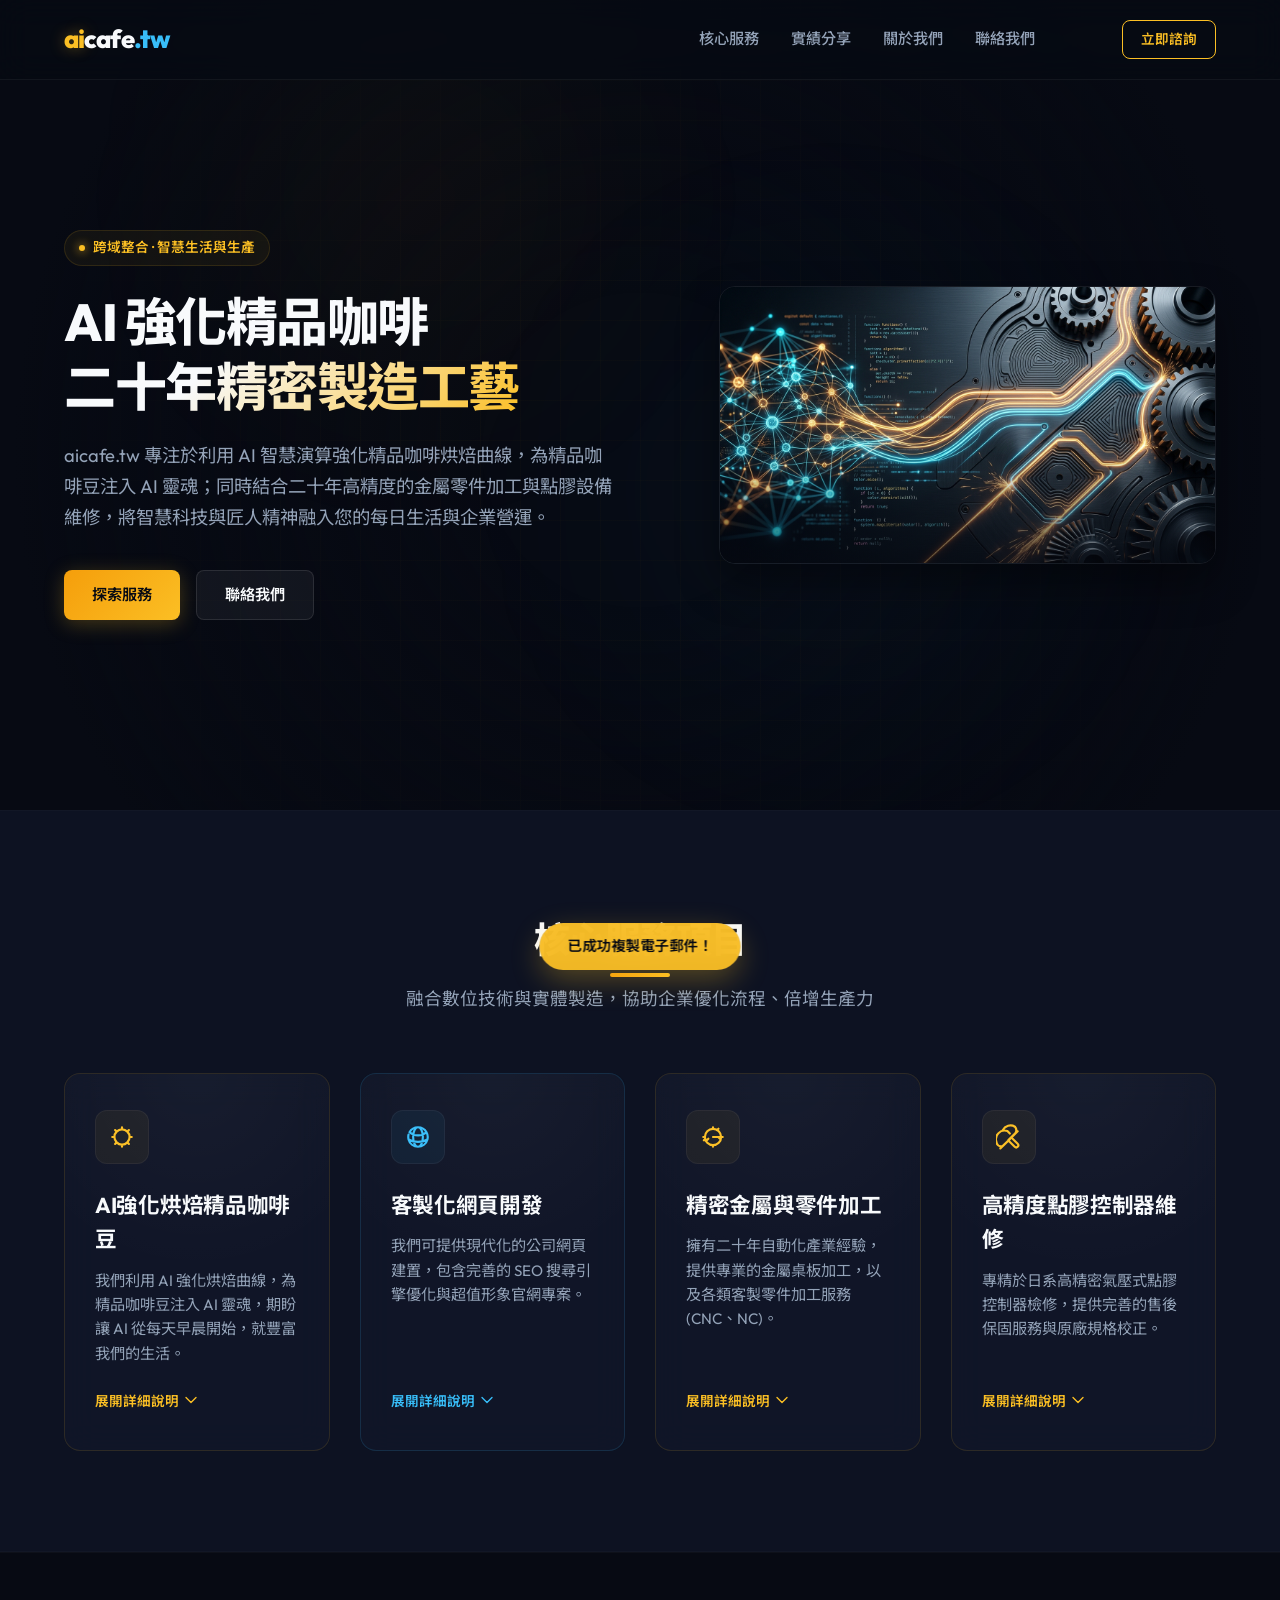
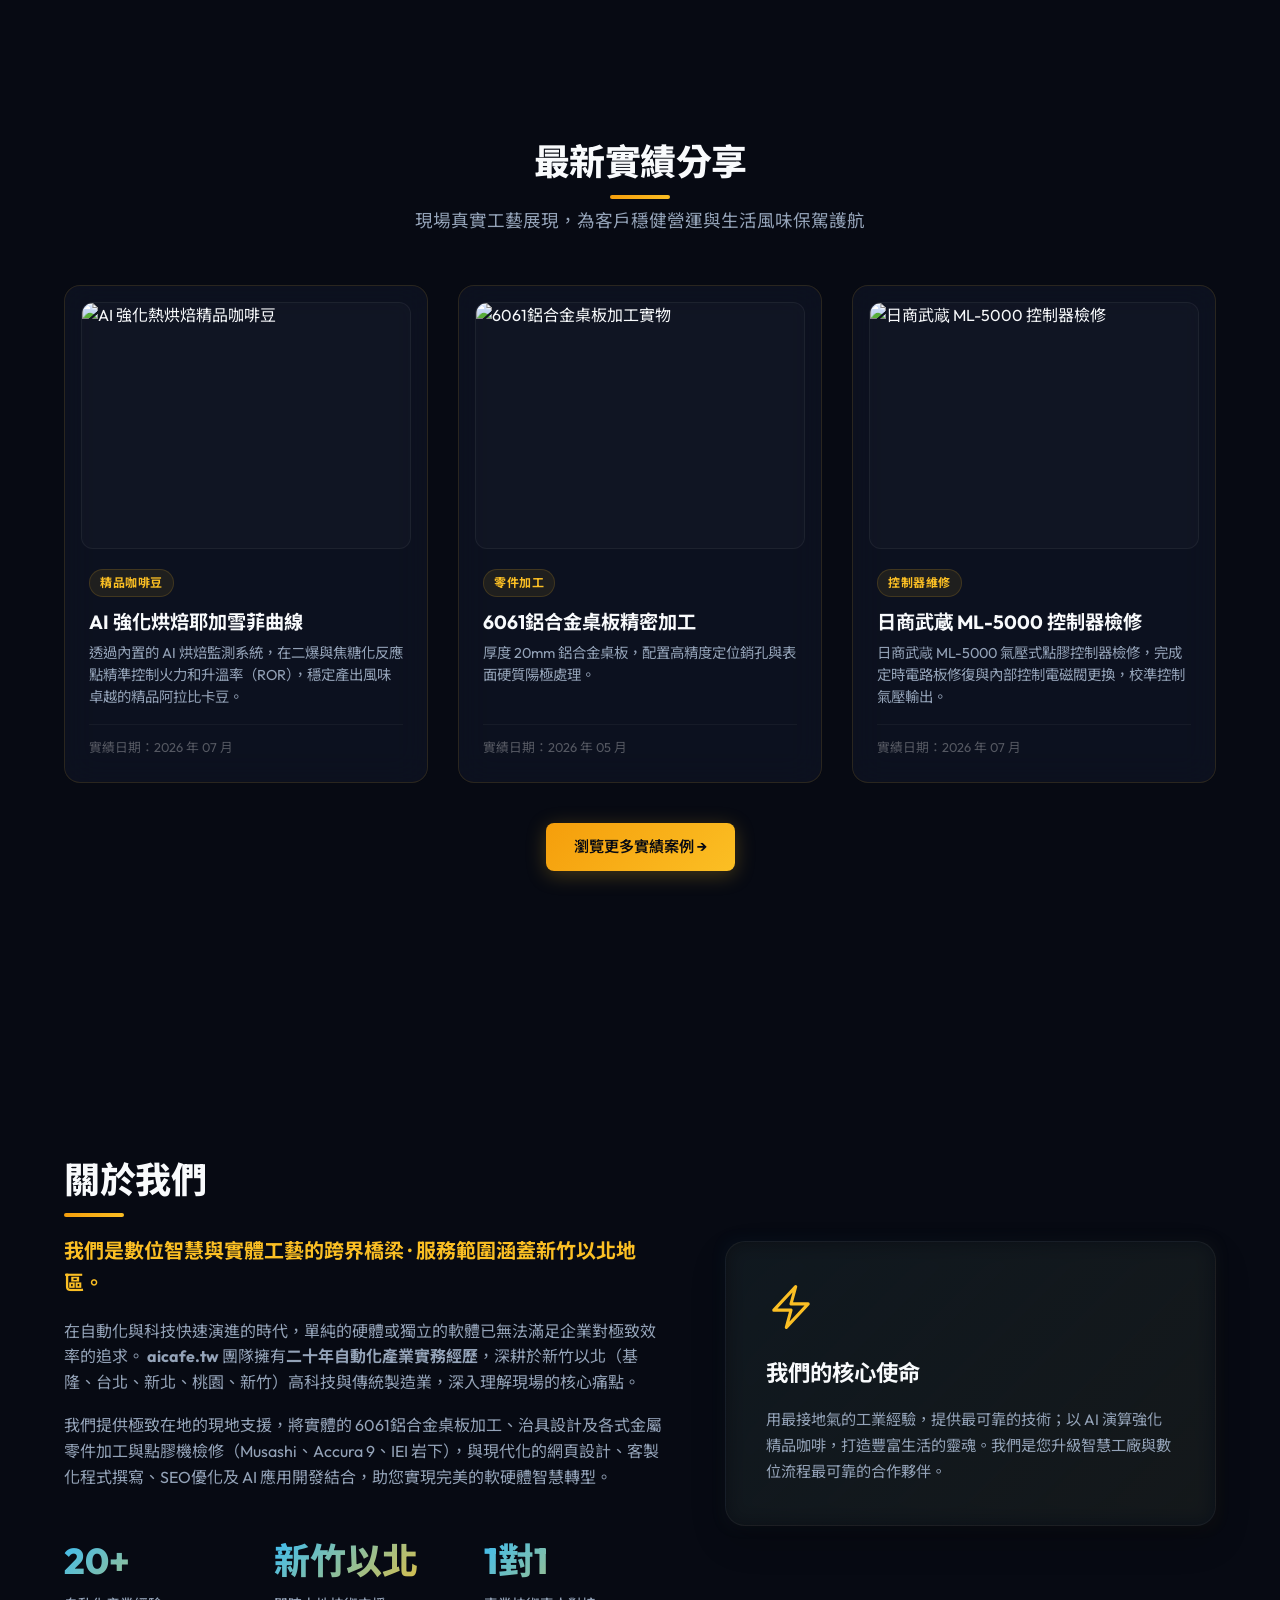
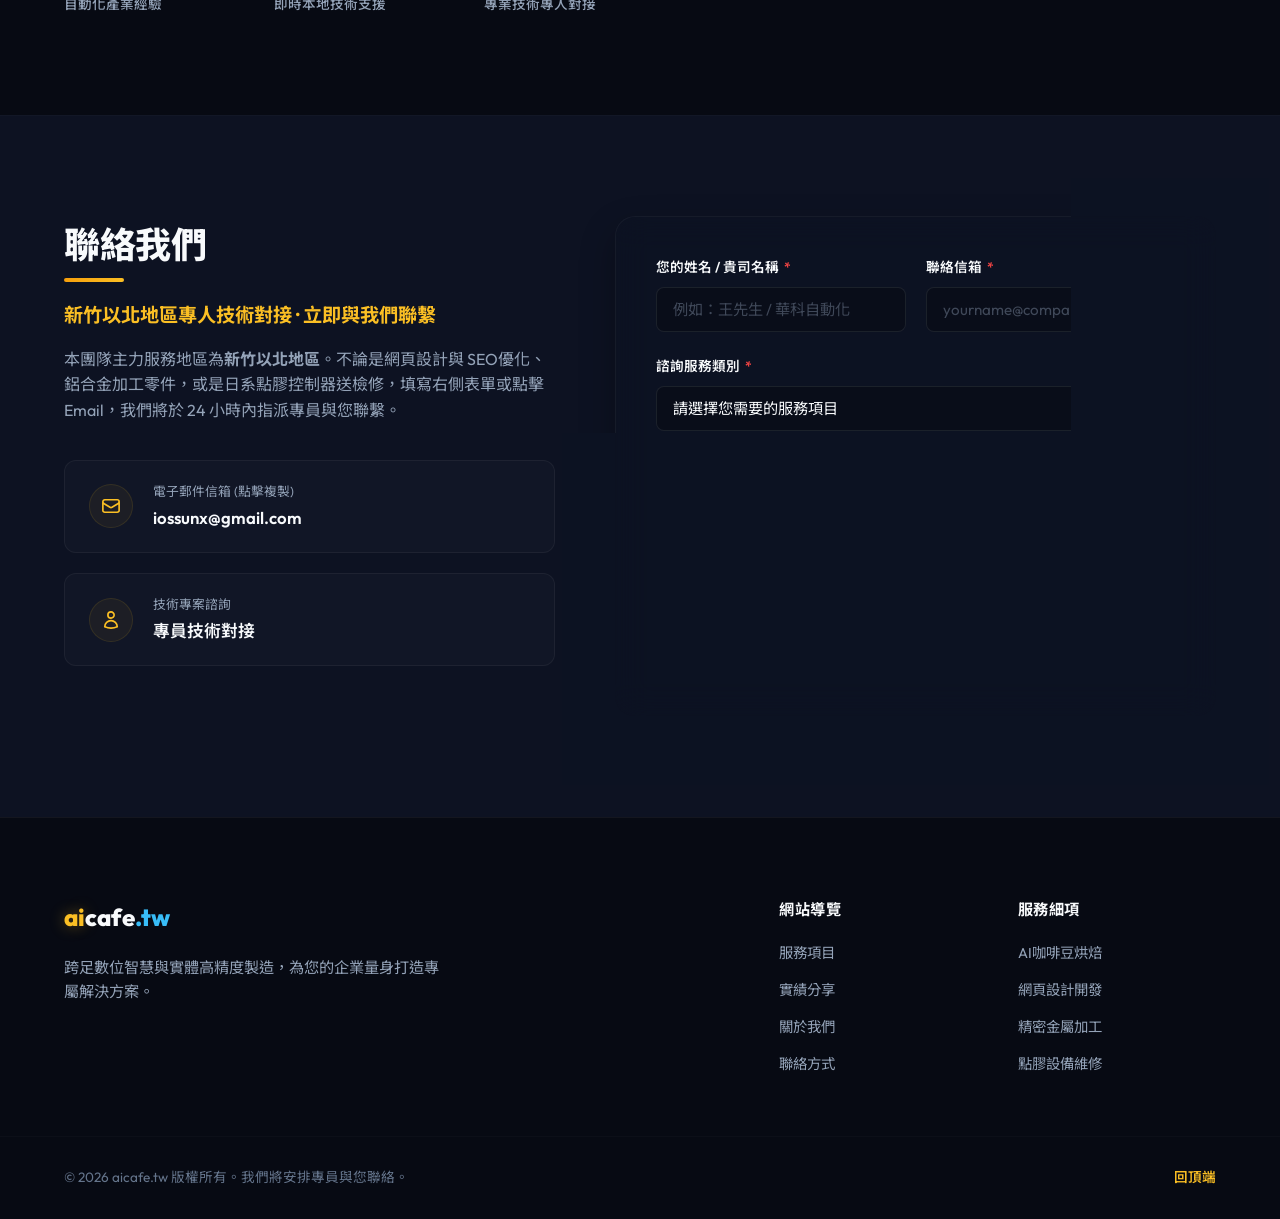
==== commit 8ed6e8e7: "Add files via upload" ====
--- a/index.html
+++ b/index.html
@@ -50,6 +50,7 @@
                 <a href="cases.html" class="nav-link" id="link-cases">實績分享</a>
                 <a href="#about" class="nav-link" id="link-about">關於我們</a>
                 <a href="#contact" class="nav-link" id="link-contact">聯絡我們</a>
+                <div id="google_translate_element" class="translate-wrapper"></div>
                 <a href="#contact" class="btn btn-sm btn-outline nav-cta" id="btn-nav-cta">立即諮詢</a>
             </nav>
             
@@ -183,7 +184,7 @@
                         </button>
                     </div>
 
-                    <!-- Service 4: Dispenser Repair -->
+                    <!-- Service 4: Dispenser Controller Repair -->
                     <div class="service-card" id="service-dispenser">
                         <div class="card-glow"></div>
                         <div class="service-icon-wrapper">
@@ -191,16 +192,16 @@
                                 <path stroke-linecap="round" stroke-linejoin="round" d="M11.42 15.17L17.25 21A1.79 1.79 0 0020 18.25l-5.83-5.83M11.42 15.17l2.42-2.42M11.42 15.17L4 22.5M14 12.75l6-6M6 6l.22-.22A8 8 0 0117.5 2.5a5 5 0 01.3 6l-6.38 6.38M12.75 14l-6.38 6.38a5 5 0 01-6-3l.22-.22A8 8 0 0110.5 6.5l2.25 2.25" />
                             </svg>
                         </div>
-                        <h3 class="service-title">高精度點膠機維修</h3>
-                        <p class="service-desc">專精於日系高精密氣壓點膠設備維修，提供完善的售後保固服務與現地快速故障排除。</p>
+                        <h3 class="service-title">高精度點膠控制器維修</h3>
+                        <p class="service-desc">專精於日系高精密氣壓式點膠控制器檢修，提供完善的售後保固服務與原廠規格校正。</p>
                         
                         <div class="service-details">
                             <ul class="detail-list">
-                                <li><strong>IEI 岩下 Accura 系列專修：</strong>專修 IEI 岩下高精度點膠機，解決數位控壓電路及出膠閥反饋故障。</li>
-                                <li><strong>Musashi ML-5000 系列專修：</strong>專攻武蔵氣壓點膠機，進行壓力比例閥調校與氣控迴路排氣除錯。</li>
-                                <li><strong>Musashi SuperΣCM 系列專修：</strong>修復武蔵數位控壓微量點膠機，校驗微量出膠參數公差與消除滴漏。</li>
-                                <li><strong>點膠閥深度拆洗與保固：</strong>高精密點膠閥、出膠嘴清潔耗材更換、數位控壓精密調校，提供完備保固。</li>
-                                <li class="link-item"><a href="dispenser.html" class="btn-service-link">查看點膠機維修詳情與故障排除項目 &rarr;</a></li>
+                                <li><strong>IEI 岩下 Accura 系列專修：</strong>檢修控制器主電路板、定時出膠訊號反饋與數位壓力反饋指示。</li>
+                                <li><strong>Musashi ML-5000 系列專修：</strong>更換氣壓控制電磁閥、修正控制電磁閥氣動排氣與調校氣壓比例反饋。</li>
+                                <li><strong>Musashi SuperΣCM 系列專修：</strong>檢修控制器數位顯示模組、清除壓力警報代碼與校正微量氣壓精度。</li>
+                                <li><strong>完善的售後保固服務：</strong>所有經檢修的點膠控制器均提供原廠功能校準，並提供完備的保固承諾。</li>
+                                <li class="link-item"><a href="dispenser.html" class="btn-service-link">查看點膠控制器維修詳情與項目 &rarr;</a></li>
                             </ul>
                         </div>
                         <button class="btn-card-toggle" aria-label="展開詳細說明">
@@ -243,8 +244,8 @@
                         </div>
                         <div class="case-info">
                             <span class="case-tag">零件加工</span>
-                            <h3 class="case-title">6061鋁合金自動化機台桌板</h3>
-                            <p class="case-desc">高規格客製自動化檢測桌板，厚度 20mm，平面度控制在 0.02mm 以內，精確加工定位銷孔與實施表面陽極硬化處理。</p>
+                            <h3 class="case-title">6061鋁合金桌板精密加工</h3>
+                            <p class="case-desc">厚度 20mm 鋁合金桌板，配置高精度定位銷孔與表面硬質陽極處理。</p>
                             <span class="case-date">實績日期：2026 年 05 月</span>
                         </div>
                     </div>
@@ -252,12 +253,12 @@
                     <!-- Case 3: Dispenser -->
                     <div class="case-card">
                         <div class="case-image-wrapper">
-                            <img src="assets/cases/case_dispenser.jpg" alt="日商武蔵 ML-5000 氣閥現地維修" class="case-img">
+                            <img src="assets/cases/case_dispenser.jpg" alt="日商武蔵 ML-5000 控制器檢修" class="case-img">
                         </div>
                         <div class="case-info">
-                            <span class="case-tag">點膠機維修</span>
-                            <h3 class="case-title">日商武蔵 ML-5000 現地堵塞排除</h3>
-                            <p class="case-desc">針對新竹電子封裝線滴漏拉絲異常，技術專員攜帶耗材現地超音波拆洗流道、更換活塞氣密圈，提供完整保固服務。</p>
+                            <span class="case-tag">控制器維修</span>
+                            <h3 class="case-title">日商武蔵 ML-5000 控制器檢修</h3>
+                            <p class="case-desc">日商武蔵 ML-5000 氣壓式點膠控制器檢修，完成定時電路板修復與內部控制電磁閥更換，校準控制氣壓輸出。</p>
                             <span class="case-date">實績日期：2026 年 07 月</span>
                         </div>
                     </div>
@@ -321,9 +322,9 @@
                 <div class="contact-grid">
                     <div class="contact-info-panel">
                         <h2 class="section-title">聯絡我們</h2>
-                        <p class="contact-lead">新竹以北地區專人現地評估 · 立即與我們聯繫</p>
+                        <p class="contact-lead">新竹以北地區專人技術對接 · 立即與我們聯繫</p>
                         <p class="contact-text">
-                            本團隊主力服務地區為<strong>新竹以北地區</strong>。不論是網頁設計與 SEO優化、鋁合金加工零件，或是 Accura 9 與 Musashi 點膠機現地檢修，填寫右側表單或點擊 Email，我們將於 24 小時內指派專人與您聯繫。
+                            本團隊主力服務地區為<strong>新竹以北地區</strong>。不論是網頁設計與 SEO優化、鋁合金加工零件，或是日系點膠控制器送檢修，填寫右側表單或點擊 Email，我們將於 24 小時內指派專員與您聯繫。
                         </p>
                         
                         <div class="contact-cards">
@@ -373,14 +374,14 @@
                                     <option value="AI強化烘焙精品咖啡豆">AI強化烘焙精品咖啡豆 (100%阿拉比卡豆)</option>
                                     <option value="客製化網頁開發">客製化網頁開發 (SEO 形象官網 NT$8,000起)</option>
                                     <option value="精密金屬與零件加工">精密金屬與零件加工 (CNC零件、6061鋁桌板)</option>
-                                    <option value="高精度點膠機維修">高精度點膠機維修 (IEI Accura、Musashi維修保固)</option>
+                                    <option value="高精度點膠控制器維修">高精度點膠控制器維修 (IEI Accura、Musashi維修保固)</option>
                                     <option value="其他整合專案諮詢">其他整合專案諮詢</option>
                                 </select>
                             </div>
                             
                             <div class="form-group">
                                 <label for="contactMessage">需求細節說明 <span class="required">*</span></label>
-                                <textarea id="contactMessage" rows="5" required placeholder="請簡單描述您的需求，例如咖啡豆採購、官網架設、金屬加工規格或是點膠機異常狀況，專員將快速為您解答。"></textarea>
+                                <textarea id="contactMessage" rows="5" required placeholder="請簡單描述您的需求，例如咖啡豆採購、官網架設、金屬加工規格或是點膠控制器故障代碼，專員將快速為您解答。"></textarea>
                             </div>
                             
                             <button type="submit" class="btn btn-primary btn-block" id="btn-submit-form">
--- a/style.css
+++ b/style.css
@@ -1827,3 +1827,76 @@
     }
 }
 
+/* ==========================================================================
+   15. Google Translate Custom Overrides
+   ========================================================================== */
+.translate-wrapper {
+    display: inline-flex;
+    align-items: center;
+    margin-right: 15px;
+    height: 38px;
+    vertical-align: middle;
+    z-index: 100;
+}
+
+#google_translate_element select.goog-te-combo {
+    background: rgba(20, 27, 47, 0.6) !important;
+    border: 1px solid var(--color-border) !important;
+    color: var(--color-text-primary) !important;
+    padding: 6px 28px 6px 12px !important;
+    border-radius: 8px !important;
+    font-family: inherit !important;
+    font-size: 0.85rem !important;
+    font-weight: 500 !important;
+    cursor: pointer !important;
+    outline: none !important;
+    transition: var(--transition-fast) !important;
+    appearance: none !important; /* Hide default dropdown arrow */
+    -webkit-appearance: none !important;
+    -moz-appearance: none !important;
+    background-image: url("data:image/svg+xml;utf8,<svg fill='white' height='24' viewBox='0 0 24 24' width='24' xmlns='http://www.w3.org/2000/svg'><path d='M7 10l5 5 5-5z'/><path d='M0 0h24v24H0z' fill='none'/></svg>") !important;
+    background-repeat: no-repeat !important;
+    background-position: right 8px center !important;
+    background-size: 18px !important;
+}
+
+#google_translate_element select.goog-te-combo:hover {
+    border-color: var(--color-primary) !important;
+    background-color: rgba(251, 191, 36, 0.08) !important;
+}
+
+/* Hide Google Translate top banner frame */
+.goog-te-banner-frame.skiptranslate,
+.goog-te-banner-frame,
+#goog-gt-tt {
+    display: none !important;
+}
+
+body {
+    top: 0px !important;
+}
+
+/* Hide "Powered by Google" text label */
+.goog-te-gadget {
+    color: transparent !important;
+    font-size: 0px !important;
+}
+
+.goog-te-gadget .goog-te-combo {
+    margin: 0 !important;
+}
+
+/* Align properly in mobile nav */
+@media (max-width: 992px) {
+    .translate-wrapper {
+        margin: 15px 0;
+        width: 100%;
+        justify-content: center;
+    }
+    #google_translate_element select.goog-te-combo {
+        width: 80% !important;
+        text-align: center !important;
+        background-position: right 20% center !important;
+    }
+}
+
